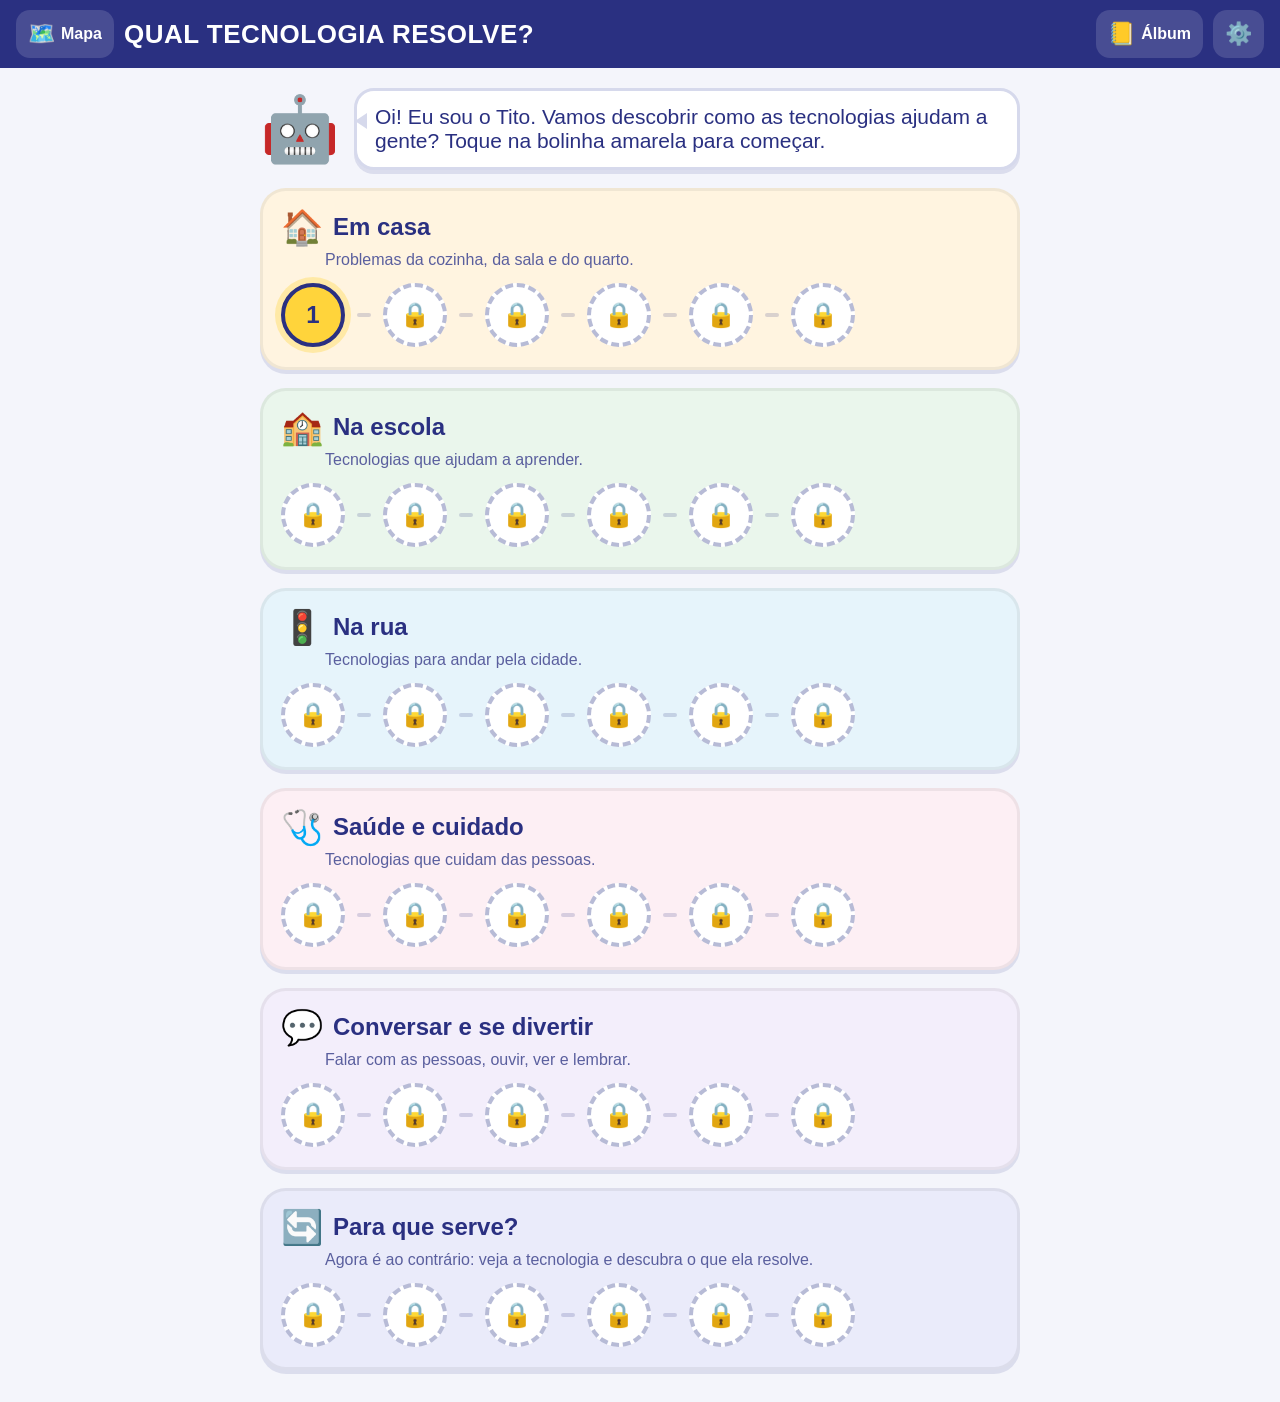
==== index.html @ ab12e58e "Redesenha o jogo Qual tecnologia resolve? com 6 lugares, álbum e imagens próprias - 36 fases em 6 lu" ====
<!DOCTYPE html>
<html lang="pt-BR"><head><meta charset="utf-8">
<meta name="viewport" content="width=device-width, initial-scale=1">
<title>Qual tecnologia resolve?</title>
<meta name="description" content="Jogo para crianças: descubra qual tecnologia resolve cada problema do dia a dia, em casa, na escola, na rua e no cuidado com a saúde.">
<link rel="icon" href="data:image/svg+xml,<svg xmlns='http://www.w3.org/2000/svg' viewBox='0 0 100 100'><text y='.9em' font-size='90'>🤖</text></svg>">
<style>
:root{
  --tinta:#2A3081; --tinta-suave:#5A5F9E; --fundo:#F4F5FB; --papel:#FFFFFF; --borda:#D6D9EC;
  --ok:#2F9E44; --ok-suave:#E6F6EA; --calma:#3B6FD8; --calma-suave:#E8EFFD; --sol:#FFD43B;
  --sombra:0 4px 0 rgba(42,48,129,.12);
  --raio:20px;
}
*{box-sizing:border-box;margin:0;padding:0}
html,body{min-height:100%}
body{font-family:"Trebuchet MS","Nunito",Verdana,sans-serif;color:var(--tinta);background:var(--fundo);
  display:flex;flex-direction:column;min-height:100vh;-webkit-tap-highlight-color:transparent}
button{font:inherit;color:inherit;cursor:pointer}
button:focus-visible{outline:4px solid var(--calma);outline-offset:3px}
.oculto{display:none!important}

/* ---------- topo ---------- */
header{background:var(--tinta);color:#fff;padding:10px 16px;display:flex;align-items:center;gap:10px;flex-shrink:0}
header h1{font-size:clamp(17px,3.8vw,26px);letter-spacing:.5px;flex:1;white-space:nowrap;overflow:hidden;text-overflow:ellipsis}
.btTopo{background:rgba(255,255,255,.14);border:none;border-radius:14px;color:#fff;font-size:22px;
  min-width:48px;height:48px;padding:0 12px;display:flex;align-items:center;gap:6px;font-weight:bold}
.btTopo:hover{background:rgba(255,255,255,.25)}
.btTopo span{font-size:16px}

main{flex:1;display:flex;flex-direction:column}
.tela{flex:1;display:flex;flex-direction:column;align-items:center;padding:20px 16px 32px}

/* ---------- mascote ---------- */
.boasVindas{display:flex;align-items:center;gap:14px;max-width:760px;width:100%;margin-bottom:18px}
.robo{font-size:64px;line-height:1;flex-shrink:0}
.balao{background:var(--papel);border:3px solid var(--borda);border-radius:var(--raio);padding:14px 18px;
  font-size:clamp(17px,3.2vw,21px);position:relative;flex:1;box-shadow:var(--sombra)}
.balao::before{content:"";position:absolute;left:-14px;top:22px;border:8px solid transparent;border-right-color:var(--borda);border-width:8px 12px}

/* ---------- mapa ---------- */
.mundos{display:flex;flex-direction:column;gap:18px;max-width:760px;width:100%}
.mundo{border-radius:26px;padding:16px 18px 20px;border:3px solid rgba(0,0,0,.06);box-shadow:var(--sombra)}
.mundo h2{font-size:clamp(19px,3.6vw,24px);display:flex;align-items:center;gap:10px}
.mundo h2 .ic{font-size:34px}
.mundo p{font-size:16px;color:var(--tinta-suave);margin:4px 0 14px 44px}
.trilha{display:flex;flex-wrap:wrap;gap:12px;align-items:center}
.fase{width:64px;height:64px;border-radius:50%;border:4px solid var(--tinta);background:var(--papel);
  font-size:24px;font-weight:bold;display:flex;align-items:center;justify-content:center;transition:transform .15s}
.fase:hover{transform:scale(1.07)}
.fase.feita{border-color:var(--ok);font-size:30px}
.fase.proxima{background:var(--sol);box-shadow:0 0 0 6px rgba(255,212,59,.35)}
.fase.trancada{border-style:dashed;border-color:#B7BBD6;color:#B7BBD6;cursor:not-allowed}
.fase.trancada:hover{transform:none}
.liga{width:14px;height:4px;background:rgba(42,48,129,.18);border-radius:2px}

/* ---------- jogo ---------- */
#jogo{gap:clamp(12px,2.6vh,22px)}
.topoJogo{display:flex;align-items:center;gap:12px;max-width:900px;width:100%}
.topoJogo .robo{font-size:52px}
.topoJogo .balao{font-size:clamp(18px,3.4vw,23px);font-weight:bold}
.btSec{background:var(--papel);border:3px solid var(--borda);border-radius:16px;padding:10px 18px;font-size:18px;font-weight:bold;
  display:flex;align-items:center;gap:8px;min-height:52px}
.btSec:hover{border-color:var(--tinta)}
.passos{display:flex;gap:6px;justify-content:center}
.passos i{width:14px;height:14px;border-radius:50%;background:#D6D9EC;display:block}
.passos i.f{background:var(--ok)}
.passos i.a{background:var(--sol);outline:3px solid var(--tinta)}
.cena{background:var(--papel);border:3px solid var(--borda);border-radius:28px;padding:18px 24px;max-width:820px;width:100%;
  display:flex;align-items:center;gap:20px}
.cena .fig{width:clamp(80px,16vw,120px);height:clamp(80px,16vw,120px);flex-shrink:0;display:flex;align-items:center;justify-content:center;
  font-size:clamp(56px,11vw,84px);line-height:1;background:#FFF6D1;border-radius:24px}
.cena .fig img{width:80%;height:80%}
.cena .txt{font-size:clamp(21px,4vw,30px);font-weight:bold;line-height:1.3}
.cena .txt small{display:block;font-size:clamp(15px,2.6vw,18px);color:var(--tinta-suave);font-weight:normal;margin-top:6px}
.contador{display:flex;gap:10px;align-items:center;font-size:18px;font-weight:bold;color:var(--tinta-suave)}
.contador:empty{display:none}
.contador b{width:30px;height:30px;border-radius:50%;border:3px dashed var(--borda);display:inline-flex;align-items:center;justify-content:center;font-size:16px;background:var(--papel)}
.contador b.ok{border:3px solid var(--ok);background:var(--ok-suave);color:var(--ok)}
#opcoes{display:flex;gap:clamp(10px,2.4vw,18px);flex-wrap:wrap;justify-content:center;max-width:900px}
.op{width:clamp(140px,27vw,200px);min-height:clamp(140px,24vw,180px);border-radius:24px;background:var(--papel);border:5px solid var(--tinta);
  display:flex;flex-direction:column;align-items:center;justify-content:center;gap:10px;padding:12px;
  box-shadow:0 6px 0 var(--tinta);transition:transform .12s,box-shadow .12s,background .15s,opacity .2s}
.op .e{font-size:clamp(46px,8.6vw,62px);line-height:1;height:clamp(56px,10vw,76px);display:flex;align-items:center}
.op .e img{height:100%;width:auto}
.op .t{font-size:clamp(15px,2.6vw,18px);font-weight:bold;text-align:center;line-height:1.2}
.op:hover{background:#FFF9D6}
.op:active{transform:translateY(4px);box-shadow:0 2px 0 var(--tinta)}
.op.certa{border-color:var(--ok);background:var(--ok-suave);box-shadow:0 6px 0 var(--ok);cursor:default}
.op.fora{opacity:.4;border-color:#B7BBD6;box-shadow:0 6px 0 #B7BBD6;cursor:default}
.op.fora:hover{background:var(--papel)}
.acoesJogo{display:flex;gap:12px;flex-wrap:wrap;justify-content:center}
#aviso{min-height:56px;display:flex;align-items:center;justify-content:center}
#aviso div{background:var(--calma-suave);color:var(--tinta);border:3px solid #BFD0F7;font-size:clamp(17px,3vw,21px);font-weight:bold;
  padding:10px 22px;border-radius:16px;text-align:center;max-width:760px}

/* ---------- conclusão ---------- */
.veu{position:fixed;inset:0;background:rgba(244,245,251,.94);display:flex;align-items:center;justify-content:center;padding:16px;z-index:10;overflow:auto}
.cartao{background:var(--papel);border-radius:30px;border:4px solid var(--borda);padding:26px 24px;max-width:520px;width:100%;margin:auto;
  text-align:center;display:flex;flex-direction:column;align-items:center;gap:14px;box-shadow:0 10px 0 rgba(42,48,129,.1)}
.cartao .tit{font-size:clamp(28px,6vw,38px);font-weight:bold}
.cartao .exp{font-size:clamp(18px,3.4vw,22px);line-height:1.4;background:var(--ok-suave);border-radius:18px;padding:12px 16px}
.cartao .sub{font-size:18px;color:var(--tinta-suave)}
.figurinha{width:120px;height:120px;border-radius:50%;background:radial-gradient(circle,#FFF6D1 0 60%,#FFE8A3 100%);
  border:6px solid var(--sol);font-size:66px;display:flex;align-items:center;justify-content:center;flex-shrink:0}
.btPrin{background:var(--ok);color:#fff;border:none;border-radius:18px;padding:16px 30px;font-size:24px;font-weight:bold;
  box-shadow:0 6px 0 #237A34;min-height:64px}
.btPrin:active{transform:translateY(4px);box-shadow:0 2px 0 #237A34}
.linhaBts{display:flex;gap:12px;flex-wrap:wrap;justify-content:center}
.pense{background:#FFF6D1;border:3px solid #F0C419;border-radius:18px;padding:12px 16px;font-size:19px;line-height:1.4}

/* ---------- álbum e ajustes ---------- */
.tituloTela{font-size:clamp(22px,4.4vw,30px);margin-bottom:6px;text-align:center}
.textoTela{font-size:18px;color:var(--tinta-suave);margin-bottom:18px;text-align:center;max-width:620px}
.grupoAlbum{max-width:760px;width:100%;margin-bottom:18px}
.grupoAlbum h3{font-size:20px;margin-bottom:10px;display:flex;gap:8px;align-items:center}
.album{display:grid;grid-template-columns:repeat(auto-fill,minmax(92px,1fr));gap:12px}
.slot{aspect-ratio:1;border-radius:50%;background:var(--papel);border:4px dashed var(--borda);display:flex;align-items:center;justify-content:center;
  font-size:46px;color:#C9CCE2}
.slot.tem{border:4px solid var(--sol);background:radial-gradient(circle,#FFF6D1 0 60%,#FFE8A3 100%)}
.ajustes{max-width:560px;width:100%;display:flex;flex-direction:column;gap:12px}
.ajuste{background:var(--papel);border:3px solid var(--borda);border-radius:18px;padding:14px 16px;display:flex;align-items:center;gap:14px;font-size:18px;text-align:left}
.ajuste .txt{flex:1}
.ajuste small{display:block;color:var(--tinta-suave);font-size:15px;margin-top:2px}
.chave{width:64px;height:36px;border-radius:18px;background:#C9CCE2;position:relative;flex-shrink:0;transition:background .2s}
.chave::after{content:"";position:absolute;top:4px;left:4px;width:28px;height:28px;border-radius:50%;background:#fff;transition:left .2s}
.ajuste[aria-checked="true"] .chave{background:var(--ok)}
.ajuste[aria-checked="true"] .chave::after{left:32px}
.perigo{color:#8A3B12}

/* ---------- animações (desligáveis) ---------- */
@keyframes balanca{0%,100%{transform:translateX(0)}25%{transform:translateX(-6px)}75%{transform:translateX(6px)}}
@keyframes surge{from{transform:scale(.6);opacity:0}to{transform:scale(1);opacity:1}}
.balanca{animation:balanca .35s ease-in-out 2}
.surge{animation:surge .45s ease-out}
body.semAnim *,body.semAnim *::before,body.semAnim *::after{animation:none!important;transition:none!important}

@media (max-width:520px){
  .robo{font-size:48px}
  .topoJogo .robo{font-size:40px}
  .balao::before{display:none}
  .mundo p{margin-left:0}
  .fase{width:56px;height:56px;font-size:21px}
  .liga{width:8px}
  .btTopo span{display:none}
  .cena{padding:14px;gap:14px}
}
</style></head><body>
<header>
  <button class="btTopo" id="btMapa" aria-label="Voltar ao mapa">🗺️<span>Mapa</span></button>
  <h1>QUAL TECNOLOGIA RESOLVE?</h1>
  <button class="btTopo" id="btAlbum" aria-label="Meu álbum de figurinhas">📒<span>Álbum</span></button>
  <button class="btTopo" id="btAjustes" aria-label="Ajustes">⚙️</button>
</header>
<main>
  <section class="tela" id="mapa"></section>
  <section class="tela oculto" id="jogo">
    <div class="topoJogo">
      <div class="robo" aria-hidden="true">🤖</div>
      <div class="balao" id="pergunta" aria-live="polite">—</div>
      <button class="btSec" id="btOuvir" aria-label="Ouvir o problema">🔊</button>
    </div>
    <div class="passos" id="passos" aria-hidden="true"></div>
    <div class="cena"><div class="fig" id="cenaFig"></div><div class="txt" id="cenaTxt"></div></div>
    <div class="contador" id="contador"></div>
    <div id="opcoes"></div>
    <div id="aviso" aria-live="polite"></div>
    <div class="acoesJogo"><button class="btSec" id="btDica">💡 Quero uma dica</button></div>
  </section>
  <section class="tela oculto" id="album"></section>
  <section class="tela oculto" id="ajustes"></section>
</main>
<div class="veu oculto" id="premio" role="dialog" aria-modal="true"></div>

<script>
(function(){
/* Tecnologias: emoji, ou imagem própria (img/…svg) para as que não têm um emoji bom */
var T={
 cel:['📱','Celular'], tv:['📺','Televisão'], som:['🔊','Caixa de som'], lam:['💡','Lâmpada'], lan:['🔦','Lanterna'],
 desp:['⏰','Despertador'], rel:['🕐','Relógio'], comp:['💻','Computador'], imp:['🖨️','Impressora'], proj:['📽️','Projetor'],
 micf:['🎤','Microfone'], sinal:['🔔','Sinal da escola'], semaf:['🚦','Semáforo'], onibus:['🚌','Ônibus'], bici:['🚲','Bicicleta'],
 rad:['📻','Rádio'], termo:['🌡️','Termômetro'], oculos:['👓','Óculos'], audit:['🦻','Aparelho auditivo'], cadeira:['🦽','Cadeira de rodas'],
 cam:['📷','Câmera'], fone:['🎧','Fone de ouvido'],
 mo:['img:microondas','Micro-ondas'], lav:['img:maquina-lavar','Máquina de lavar'], gel:['img:geladeira','Geladeira'],
 vent:['img:ventilador','Ventilador'], cart:['img:maquina-cartao','Máquina de cartão'], liq:['img:liquidificador','Liquidificador'],
 ferro:['img:ferro-passar','Ferro de passar'], arc:['img:ar-condicionado','Ar-condicionado'], fogao:['img:fogao','Fogão'],
 calc:['img:calculadora','Calculadora'], elev:['img:elevador','Elevador'], escova:['img:escova-dentes','Escova de dentes']
};
/*
  Fase normal:  e = figura do problema · p = problema · ok = tecnologias que resolvem · op = opções · x = explicação · f = figurinha
  Fase "para que serve?": r = tecnologia · op = [figura, frase] · ok = posições certas
  Quando ok tem mais de uma resposta, a criança encontra todas.
*/
var MUNDOS=[
 {nome:'Em casa',ic:'🏠',cor:'#FFF4E0',txt:'Problemas da cozinha, da sala e do quarto.',fases:[
  {e:'🍲',p:'A comida do almoço esfriou.',ok:['mo'],op:['tv','mo','rel'],x:'O micro-ondas esquenta a comida bem rápido.',f:'🍲'},
  {e:'🥛',p:'O leite não pode estragar.',ok:['gel'],op:['gel','mo','vent'],x:'A geladeira deixa a comida gelada, e assim ela demora a estragar.',f:'🥛'},
  {e:'👕',p:'A minha roupa está toda suja.',ok:['lav'],op:['tv','lav','gel'],x:'A máquina de lavar limpa a roupa com água e sabão.',f:'🧺'},
  {e:'🥵',p:'Está muito calor na sala.',ok:['vent','arc'],op:['vent','fogao','arc'],x:'O ventilador e o ar-condicionado refrescam a sala.',f:'🧊'},
  {e:'🌑',p:'A luz acabou e a sala ficou escura.',ok:['lan'],op:['som','tv','lan'],x:'Sem energia, a lâmpada não acende. A lanterna funciona com pilha e ilumina!',f:'🕯️'},
  {e:'🍓',p:'Quero fazer um suco de morango.',ok:['liq'],op:['liq','ferro','tv'],x:'O liquidificador mistura e tritura a fruta.',f:'🍓'}]},
 {nome:'Na escola',ic:'🏫',cor:'#EAF6EC',txt:'Tecnologias que ajudam a aprender.',fases:[
  {e:'➕',p:'Preciso conferir uma conta bem grande.',ok:['calc'],op:['calc','gel','lan'],x:'A calculadora faz contas rapidinho.',f:'✏️'},
  {e:'🎬',p:'A professora quer mostrar um vídeo para a turma toda.',ok:['proj','tv'],op:['proj','liq','tv'],x:'O projetor e a televisão mostram o vídeo grande, para todos verem.',f:'🎬'},
  {e:'🖍️',p:'Quero uma cópia do meu desenho no papel.',ok:['imp'],op:['imp','som','vent'],x:'A impressora coloca no papel o que está no computador.',f:'🖍️'},
  {e:'⏳',p:'Como a turma sabe que o recreio acabou?',ok:['sinal'],op:['lam','sinal','gel'],x:'O sinal da escola toca e todo mundo sabe que é hora de voltar.',f:'🎒'},
  {e:'🦕',p:'Quero pesquisar sobre dinossauros.',ok:['comp','cel'],op:['comp','ferro','cel'],x:'No computador e no celular dá para pesquisar na internet.',f:'🦕'},
  {e:'🧒',p:'Vou apresentar um trabalho e a sala é grande.',ok:['micf','som'],op:['micf','gel','som'],x:'O microfone e a caixa de som deixam a voz mais alta.',f:'🏅'}]},
 {nome:'Na rua',ic:'🚦',cor:'#E6F4FB',txt:'Tecnologias para andar pela cidade.',fases:[
  {e:'🏡',p:'Não sei o caminho para a casa do meu amigo.',ok:['cel'],op:['cel','tv','desp'],x:'O celular tem mapa e mostra o caminho!',f:'🗺️'},
  {e:'🚶',p:'Os carros precisam saber a hora de parar para eu atravessar.',ok:['semaf'],op:['semaf','lam','som'],x:'O semáforo avisa: vermelho para parar, verde para seguir.',f:'🚸'},
  {e:'😓',p:'A escola é longe demais para ir a pé.',ok:['onibus','bici'],op:['onibus','gel','bici'],x:'O ônibus e a bicicleta levam a gente mais rápido.',f:'🚌'},
  {e:'🛒',p:'Preciso pagar as compras no mercado.',ok:['cart','cel'],op:['cart','vent','cel'],x:'Dá para pagar com a máquina de cartão e com o celular.',f:'🛒'},
  {e:'🛍️',p:'Moro no 10º andar e estou com muitas sacolas.',ok:['elev'],op:['rad','elev','lan'],x:'O elevador leva a gente e as sacolas lá para cima.',f:'🏢'},
  {e:'🌙',p:'Vou passear à noite e preciso enxergar o caminho.',ok:['lan'],op:['lan','desp','rad'],x:'A lanterna ilumina o caminho no escuro.',f:'🔦'}]},
 {nome:'Saúde e cuidado',ic:'🩺',cor:'#FDEFF4',txt:'Tecnologias que cuidam das pessoas.',fases:[
  {e:'🤒',p:'Acho que estou com febre.',ok:['termo'],op:['termo','tv','liq'],x:'O termômetro mede a temperatura do corpo.',f:'🩺'},
  {e:'🔠',p:'Não consigo enxergar as letras do quadro.',ok:['oculos'],op:['fone','oculos','rel'],x:'Os óculos ajudam os olhos a enxergar melhor.',f:'👓'},
  {e:'👴',p:'Meu avô não escuta bem.',ok:['audit'],op:['audit','lam','fogao'],x:'O aparelho auditivo ajuda o ouvido a escutar melhor.',f:'👂'},
  {e:'🦷',p:'Preciso cuidar dos meus dentes.',ok:['escova'],op:['escova','ferro','rad'],x:'A escova de dentes limpa os dentes. Ela também é uma tecnologia!',f:'😁'},
  {e:'👧',p:'Minha amiga não consegue andar e quer passear no parque.',ok:['cadeira'],op:['gel','cadeira','imp'],x:'A cadeira de rodas ajuda a amiga a ir aonde ela quiser.',f:'🌳'},
  {e:'💊',p:'A vovó precisa lembrar do remédio na hora certa.',ok:['desp','cel'],op:['desp','tv','cel'],x:'O despertador e o alarme do celular avisam a hora certa.',f:'💊'}]},
 {nome:'Conversar e se divertir',ic:'💬',cor:'#F3EEFB',txt:'Falar com as pessoas, ouvir, ver e lembrar.',fases:[
  {e:'👵',p:'A vovó mora longe e eu quero ver ela.',ok:['cel'],op:['cel','gel','lam'],x:'Com o celular dá para fazer chamada de vídeo e ver a vovó!',f:'💌'},
  {e:'🌧️',p:'Quero saber se vai chover amanhã.',ok:['cel','tv'],op:['cel','lav','tv'],x:'O celular e a televisão mostram a previsão do tempo.',f:'☂️'},
  {e:'🎂',p:'Quero guardar a lembrança do meu aniversário.',ok:['cam','cel'],op:['cam','vent','cel'],x:'A câmera e o celular tiram fotos para a gente lembrar depois.',f:'🎂'},
  {e:'🎵',p:'Quero ouvir a minha música preferida.',ok:['cel','som'],op:['cel','lam','som'],x:'O celular e a caixa de som tocam música.',f:'🎵'},
  {e:'🤫',p:'Quero ouvir música sem incomodar ninguém.',ok:['fone'],op:['som','fone','sinal'],x:'Com o fone de ouvido, só você escuta. Ele também ajuda quando o barulho incomoda.',f:'🎧'},
  {e:'🐻',p:'Quero assistir um desenho.',ok:['tv','cel'],op:['lav','tv','cel'],x:'A televisão e o celular mostram desenhos.',f:'🐻'}]},
 {nome:'Para que serve?',ic:'🔄',cor:'#EAEBFA',txt:'Agora é ao contrário: veja a tecnologia e descubra o que ela resolve.',fases:[
  {r:'gel',ok:[0],op:[['🥛','Guardar a comida gelada'],['👕','Lavar a roupa'],['🎵','Tocar música']],x:'A geladeira guarda a comida gelada.',f:'❄️'},
  {r:'lav',ok:[0],op:[['👕','Limpar a roupa suja'],['🍲','Esquentar a comida'],['🌑','Iluminar o escuro']],x:'A máquina de lavar limpa a roupa.',f:'🧼'},
  {r:'termo',ok:[0],op:[['🤒','Ver se tem febre'],['🗺️','Mostrar o caminho'],['📸','Tirar foto']],x:'O termômetro mede se a gente está com febre.',f:'🌡️'},
  {r:'vent',ok:[0],op:[['🥵','Refrescar no calor'],['🥛','Guardar o leite'],['😴','Acordar cedo']],x:'O ventilador refresca quando está calor.',f:'🍃'},
  {r:'semaf',ok:[0],op:[['🚶','Ajudar a atravessar a rua'],['🍓','Fazer suco'],['🦷','Limpar os dentes']],x:'O semáforo organiza a rua para a gente atravessar com segurança.',f:'🚥'},
  {r:'cel',ok:[0,1,2],op:[['👵','Ver a vovó que mora longe'],['📸','Tirar foto'],['🗺️','Mostrar o caminho'],['👕','Lavar a roupa']],x:'O celular faz muitas coisas: chamada de vídeo, foto, mapa… Só não lava roupa!',f:'📱'}]}
];
var FASES=[]; MUNDOS.forEach(function(m,mi){ m.fases.forEach(function(f,fi){ f.m=mi; f.i=fi; FASES.push(f); }); });
var NUM=['','uma','duas','três','quatro'];
var ELOGIOS=['Muito bem!','Você conseguiu!','Isso mesmo!','Boa ideia!','Mandou bem!'];

/* ---------- memória (neste aparelho) ---------- */
var CHAVE='qual-tecnologia-v2';
var est={feitas:{},som:false,anim:true,livre:false};
try{ var sv=JSON.parse(localStorage.getItem(CHAVE)||'null'); if(sv) for(var k in sv) est[k]=sv[k]; }catch(e){}
try{ if(!localStorage.getItem(CHAVE) && window.matchMedia('(prefers-reduced-motion: reduce)').matches) est.anim=false; }catch(e){}
function salva(){ try{ localStorage.setItem(CHAVE,JSON.stringify(est)); }catch(e){} }

var $=function(i){return document.getElementById(i)};
function el(tag,cls,txt){ var d=document.createElement(tag); if(cls) d.className=cls; if(txt!=null) d.textContent=txt; return d; }
function icone(ic,alt){
  if(ic.indexOf('img:')===0){ var im=el('img'); im.src='img/'+ic.slice(4)+'.svg'; im.alt=alt||''; return im; }
  return document.createTextNode(ic);
}
function aplicaAnim(){ document.body.classList.toggle('semAnim',!est.anim); }
aplicaAnim();

/* ---------- som suave (desligado por padrão) ---------- */
var ctx=null;
function tom(freqs){
  if(!est.som) return;
  try{
    ctx=ctx||new (window.AudioContext||window.webkitAudioContext)();
    freqs.forEach(function(f,i){
      var o=ctx.createOscillator(),g=ctx.createGain(),t=ctx.currentTime+i*.12;
      o.type='sine'; o.frequency.value=f; g.gain.setValueAtTime(0,t);
      g.gain.linearRampToValueAtTime(.08,t+.03); g.gain.exponentialRampToValueAtTime(.0001,t+.35);
      o.connect(g); g.connect(ctx.destination); o.start(t); o.stop(t+.4);
    });
  }catch(e){}
}
function fala(txt){
  try{ speechSynthesis.cancel(); var u=new SpeechSynthesisUtterance(txt.replace(/[^\p{L}\p{N}\s.,!?º]/gu,'')); u.lang='pt-BR'; u.rate=.9; speechSynthesis.speak(u); }catch(e){}
}

/* ---------- navegação ---------- */
function mostra(id){
  ['mapa','jogo','album','ajustes'].forEach(function(t){ $(t).classList.toggle('oculto',t!==id); });
  $('premio').classList.add('oculto');
  try{ speechSynthesis.cancel(); }catch(e){}
  window.scrollTo(0,0);
}
function aberta(i){ return est.livre || i===0 || !!est.feitas[i-1] || !!est.feitas[i]; }
function proxima(){ for(var i=0;i<FASES.length;i++) if(!est.feitas[i]) return i; return -1; }

function mapa(){
  var t=$('mapa'); t.innerHTML='';
  var p=proxima(), nFeitas=Object.keys(est.feitas).length;
  var bv=el('div','boasVindas'); bv.appendChild(el('div','robo','🤖'));
  var msg = nFeitas===0 ? 'Oi! Eu sou o Tito. Vamos descobrir como as tecnologias ajudam a gente? Toque na bolinha amarela para começar.'
          : p<0 ? 'Você visitou todos os lugares! Pode jogar qualquer fase de novo quando quiser.'
          : 'Que bom te ver! A bolinha amarela mostra onde paramos.';
  bv.appendChild(el('div','balao',msg)); t.appendChild(bv);
  var ms=el('div','mundos');
  MUNDOS.forEach(function(m){
    var c=el('div','mundo'); c.style.background=m.cor;
    var h=el('h2'); h.appendChild(el('span','ic',m.ic)); h.appendChild(el('span',null,m.nome)); c.appendChild(h);
    c.appendChild(el('p',null,m.txt));
    var tr=el('div','trilha');
    m.fases.forEach(function(f,fi){
      var gi=FASES.indexOf(f);
      if(fi>0) tr.appendChild(el('span','liga'));
      var b=el('button','fase');
      if(est.feitas[gi]){ b.classList.add('feita'); b.textContent=f.f; b.setAttribute('aria-label','Fase '+(fi+1)+', já visitada'); }
      else if(aberta(gi)){ b.textContent=fi+1; if(gi===p) b.classList.add('proxima'); b.setAttribute('aria-label','Fase '+(fi+1)); }
      else { b.classList.add('trancada'); b.textContent='🔒'; b.setAttribute('aria-label','Fase '+(fi+1)+', ainda fechada'); }
      b.onclick=function(){ if(aberta(gi)) joga(gi); };
      tr.appendChild(b);
    });
    c.appendChild(tr); ms.appendChild(c);
  });
  t.appendChild(ms);
  mostra('mapa');
}

/* ---------- jogo ---------- */
var atual=0, L=null, achadas=0, erros=0, botoes=[];

function joga(i){
  atual=i; L=FASES[i]; achadas=0; erros=0; botoes=[]; $('aviso').innerHTML='';
  var m=MUNDOS[L.m];
  var ps=$('passos'); ps.innerHTML='';
  m.fases.forEach(function(f,fi){ var d=el('i'); if(est.feitas[FASES.indexOf(f)]) d.className='f'; if(fi===L.i) d.className='a'; ps.appendChild(d); });

  var multi=L.ok.length>1, fig=$('cenaFig'), txt=$('cenaTxt');
  fig.innerHTML=''; txt.innerHTML='';
  if(L.r){
    fig.appendChild(icone(T[L.r][0],T[L.r][1]));
    txt.textContent=T[L.r][1];
    txt.appendChild(el('small',null,multi?'Ela resolve vários problemas!':'Que problema ela resolve?'));
    $('pergunta').textContent = multi ? 'Para que serve? Encontre as '+NUM[L.ok.length]+' respostas certas.' : 'Para que serve?';
  } else {
    fig.appendChild(icone(L.e));
    txt.textContent=L.p;
    $('pergunta').textContent = multi ? 'Aqui '+NUM[L.ok.length]+' tecnologias resolvem. Encontre as '+NUM[L.ok.length]+'!' : 'Qual tecnologia resolve?';
  }
  contador();

  var o=$('opcoes'); o.innerHTML='';
  var ordem=L.op.map(function(_,j){return j;}).sort(function(){return Math.random()-.5});
  ordem.forEach(function(j){
    var item=L.op[j], certo, ic, nome;
    if(L.r){ ic=item[0]; nome=item[1]; certo=L.ok.indexOf(j)>=0; }
    else { ic=T[item][0]; nome=T[item][1]; certo=L.ok.indexOf(item)>=0; }
    var b=el('button','op'); var e=el('div','e'); e.appendChild(icone(ic,'')); b.appendChild(e); b.appendChild(el('div','t',nome));
    b.setAttribute('aria-label',nome); b._certo=certo;
    b.onclick=function(){ escolhe(b); };
    o.appendChild(b); botoes.push(b);
  });
  mostra('jogo');
}
function contador(){
  var c=$('contador'); c.innerHTML='';
  if(L.ok.length<2) return;
  c.appendChild(el('span',null,'Encontradas:'));
  for(var i=0;i<L.ok.length;i++) c.appendChild(el('b',i<achadas?'ok':'',i<achadas?'✓':''));
}
function avisa(txt){ var a=$('aviso'); a.innerHTML=''; a.appendChild(el('div',est.anim?'surge':'',txt)); }
function escolhe(b){
  if(b.classList.contains('certa')||b.classList.contains('fora')) return;
  if(b._certo){
    b.classList.add('certa'); achadas++; tom([523]); contador();
    if(achadas>=L.ok.length) setTimeout(conclui,est.anim?450:0);
    else avisa('Isso! Tem mais '+NUM[L.ok.length-achadas]+' que também resolve.');
  } else {
    erros++; tom([330]); b.classList.add('fora');
    if(est.anim) b.classList.add('balanca');
    var frases=L.r ? ['Essa não é o que ela faz. Tente outra!','Pense: para que a gente usa essa tecnologia?']
                   : ['Essa não resolve este problema. Tudo bem, tente outra!','Pense: o que precisa acontecer para resolver?'];
    avisa(frases[Math.min(erros-1,frases.length-1)]);
  }
}
function dica(){
  var errados=botoes.filter(function(b){ return !b._certo && !b.classList.contains('fora'); });
  if(!errados.length){ avisa('💡 Todas as que sobraram resolvem! Toque nelas.'); return; }
  errados[0].classList.add('fora');
  avisa('💡 Tirei uma que não resolve. Sobrou menos para escolher!');
}

function vezesCelular(){ var n=0; FASES.forEach(function(f){ if(f.r==='cel') n+=f.ok.length; else if(!f.r && f.ok.indexOf('cel')>=0) n++; }); return n; }
function conclui(){
  var novo=!est.feitas[atual]; est.feitas[atual]=1; salva();
  tom([523,659,784]);
  var ult=atual===FASES.length-1, fimMundo=L.i===MUNDOS[L.m].fases.length-1;
  var p=$('premio'); p.innerHTML='';
  var c=el('div','cartao');
  c.appendChild(el('div','tit',ELOGIOS[Math.floor(Math.random()*ELOGIOS.length)]));
  c.appendChild(el('div','exp',L.x));
  var fg=el('div','figurinha'+(est.anim?' surge':''),L.f); fg.setAttribute('aria-hidden','true'); c.appendChild(fg);
  c.appendChild(el('div','sub', novo ? 'Uma figurinha nova para o seu álbum!' : 'Essa figurinha já está no seu álbum.'));
  if(fimMundo && !ult) c.appendChild(el('div','sub','Você explorou todo o lugar "'+MUNDOS[L.m].nome+'" '+MUNDOS[L.m].ic));
  if(ult) c.appendChild(el('div','pense','📱 Você reparou? O celular apareceu como resposta '+vezesCelular()+' vezes! Por que será que ele resolve tanta coisa?'));
  var lb=el('div','linhaBts');
  if(!ult){ var bp=el('button','btPrin','Continuar →'); bp.onclick=function(){ joga(atual+1); }; lb.appendChild(bp); }
  else { var ba=el('button','btPrin','Ver meu álbum 📒'); ba.onclick=album; lb.appendChild(ba); }
  var bo=el('button','btSec','🔊 Ouvir'); bo.onclick=function(){ fala(L.x); }; lb.appendChild(bo);
  var bm=el('button','btSec','🗺️ Mapa'); bm.onclick=mapa; lb.appendChild(bm);
  c.appendChild(lb); p.appendChild(c); p.classList.remove('oculto');
  setTimeout(function(){ var b=p.querySelector('.btPrin'); if(b) b.focus(); },50);
}

/* ---------- álbum ---------- */
function album(){
  var t=$('album'); t.innerHTML='';
  t.appendChild(el('h2','tituloTela','📒 Meu álbum'));
  t.appendChild(el('p','textoTela','Cada fase guarda uma figurinha. Não tem pressa: cada um completa o seu álbum no seu tempo.'));
  MUNDOS.forEach(function(m){
    var g=el('div','grupoAlbum'); var h=el('h3'); h.appendChild(el('span',null,m.ic)); h.appendChild(el('span',null,m.nome)); g.appendChild(h);
    var gr=el('div','album');
    m.fases.forEach(function(f){ var gi=FASES.indexOf(f); gr.appendChild(el('div','slot'+(est.feitas[gi]?' tem':''), est.feitas[gi]?f.f:'?')); });
    g.appendChild(gr); t.appendChild(g);
  });
  if(proxima()<0){ var pz=el('div','pense','📱 Você reparou? O celular apareceu como resposta '+vezesCelular()+' vezes! Por que será que ele resolve tanta coisa?'); pz.style.maxWidth='760px'; t.appendChild(pz); }
  mostra('album');
}

/* ---------- ajustes ---------- */
function ajustes(){
  var t=$('ajustes'); t.innerHTML='';
  t.appendChild(el('h2','tituloTela','⚙️ Ajustes'));
  t.appendChild(el('p','textoTela','Os ajustes ficam guardados neste aparelho.'));
  var box=el('div','ajustes');
  function chave(nome,desc,prop,depois){
    var b=el('button','ajuste'); b.setAttribute('role','switch'); b.setAttribute('aria-checked',est[prop]?'true':'false');
    var tx=el('div','txt',nome); tx.appendChild(el('small',null,desc)); b.appendChild(tx); b.appendChild(el('div','chave'));
    b.onclick=function(){ est[prop]=!est[prop]; salva(); b.setAttribute('aria-checked',est[prop]?'true':'false'); if(depois) depois(); };
    box.appendChild(b);
  }
  chave('🔔 Sons','Sons baixinhos ao tocar nas respostas.','som');
  chave('✨ Animações','Movimentos suaves na tela. Desligue se incomodar.','anim',aplicaAnim);
  chave('🔓 Todas as fases abertas','Para o professor escolher qualquer fase.','livre');
  var r=el('button','ajuste'); var rt=el('div','txt perigo','🧹 Recomeçar do zero'); rt.appendChild(el('small',null,'Apaga as figurinhas deste aparelho.'));
  r.appendChild(rt);
  r.onclick=function(){ if(confirm('Apagar todas as figurinhas deste aparelho?')){ est.feitas={}; salva(); mapa(); } };
  box.appendChild(r);
  t.appendChild(box);
  mostra('ajustes');
}

$('btMapa').onclick=mapa;
$('btAlbum').onclick=album;
$('btAjustes').onclick=ajustes;
$('btDica').onclick=dica;
$('btOuvir').onclick=function(){ fala($('pergunta').textContent+' '+$('cenaTxt').textContent); };
document.addEventListener('keydown',function(ev){ if(ev.key==='Escape' && !$('premio').classList.contains('oculto')) mapa(); });
mapa();
})();
</script></body></html>
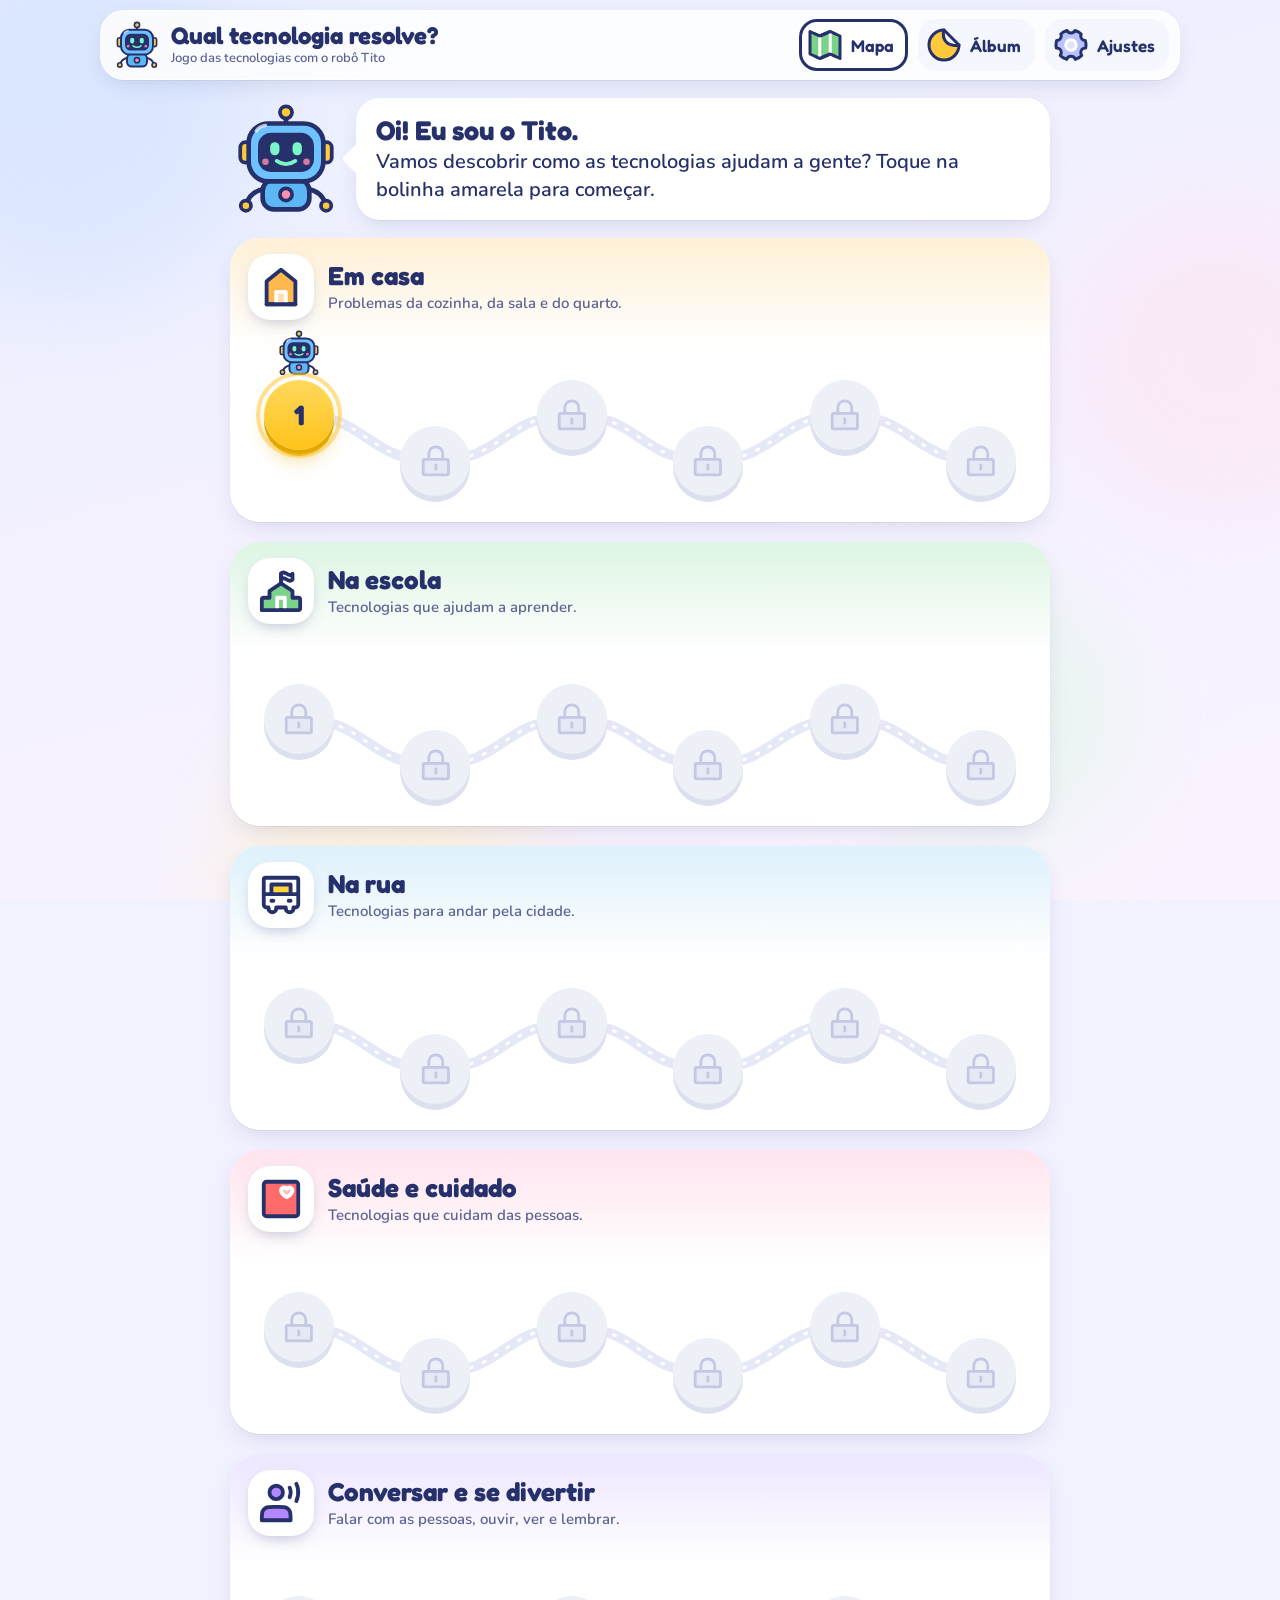
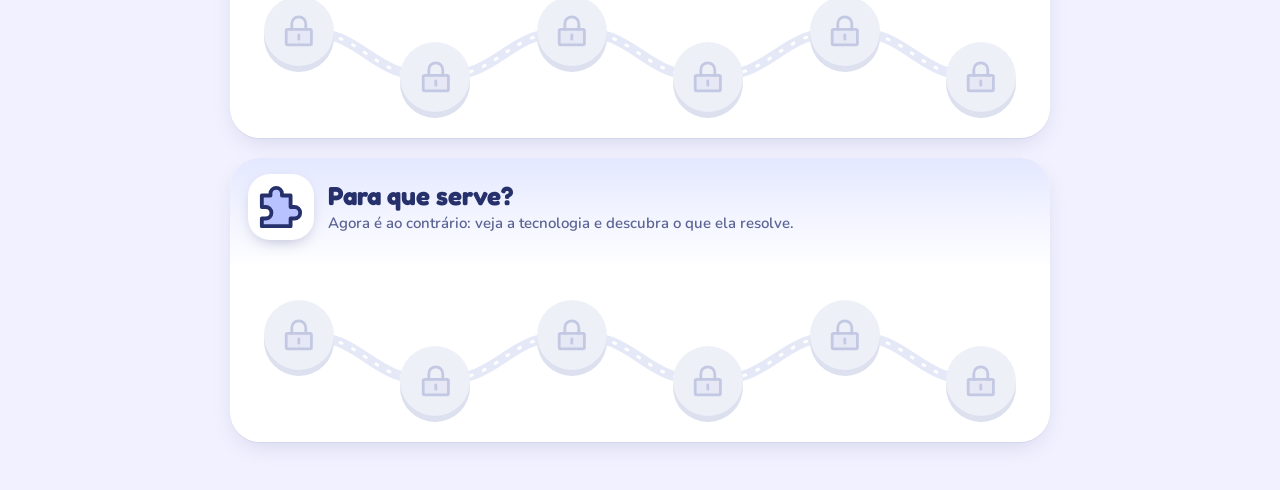
==== commit 70cb8432: "Novo visual com ícones, robô animado e animações suaves - Troca todos os emojis e as imagens anterio" ====
--- a/index.html
+++ b/index.html
@@ -1,447 +1,55 @@
 <!DOCTYPE html>
-<html lang="pt-BR"><head><meta charset="utf-8">
+<html lang="pt-BR">
+<head>
+<meta charset="utf-8">
 <meta name="viewport" content="width=device-width, initial-scale=1">
+<meta name="color-scheme" content="light">
+<meta name="theme-color" content="#E9EFFF">
 <title>Qual tecnologia resolve?</title>
 <meta name="description" content="Jogo para crianças: descubra qual tecnologia resolve cada problema do dia a dia, em casa, na escola, na rua e no cuidado com a saúde.">
-<link rel="icon" href="data:image/svg+xml,<svg xmlns='http://www.w3.org/2000/svg' viewBox='0 0 100 100'><text y='.9em' font-size='90'>🤖</text></svg>">
-<style>
-:root{
-  --tinta:#2A3081; --tinta-suave:#5A5F9E; --fundo:#F4F5FB; --papel:#FFFFFF; --borda:#D6D9EC;
-  --ok:#2F9E44; --ok-suave:#E6F6EA; --calma:#3B6FD8; --calma-suave:#E8EFFD; --sol:#FFD43B;
-  --sombra:0 4px 0 rgba(42,48,129,.12);
-  --raio:20px;
-}
-*{box-sizing:border-box;margin:0;padding:0}
-html,body{min-height:100%}
-body{font-family:"Trebuchet MS","Nunito",Verdana,sans-serif;color:var(--tinta);background:var(--fundo);
-  display:flex;flex-direction:column;min-height:100vh;-webkit-tap-highlight-color:transparent}
-button{font:inherit;color:inherit;cursor:pointer}
-button:focus-visible{outline:4px solid var(--calma);outline-offset:3px}
-.oculto{display:none!important}
+<link rel="icon" href="favicon.svg" type="image/svg+xml">
+<link rel="preload" href="fontes/fredoka-700.woff2" as="font" type="font/woff2" crossorigin>
+<link rel="preload" href="fontes/nunito-600.woff2" as="font" type="font/woff2" crossorigin>
+<link rel="stylesheet" href="estilo.css">
+</head>
+<body>
+<div class="ceu" aria-hidden="true"><i></i><i></i><i></i><i></i><span class="nuvem n1"></span><span class="nuvem n2"></span></div>
 
-/* ---------- topo ---------- */
-header{background:var(--tinta);color:#fff;padding:10px 16px;display:flex;align-items:center;gap:10px;flex-shrink:0}
-header h1{font-size:clamp(17px,3.8vw,26px);letter-spacing:.5px;flex:1;white-space:nowrap;overflow:hidden;text-overflow:ellipsis}
-.btTopo{background:rgba(255,255,255,.14);border:none;border-radius:14px;color:#fff;font-size:22px;
-  min-width:48px;height:48px;padding:0 12px;display:flex;align-items:center;gap:6px;font-weight:bold}
-.btTopo:hover{background:rgba(255,255,255,.25)}
-.btTopo span{font-size:16px}
+<header class="barra">
+  <button class="marca" id="btInicio" aria-label="Ir para o mapa"><span><b>Qual tecnologia resolve?</b><small>Jogo das tecnologias com o robô Tito</small></span></button>
+  <button class="bt-barra" id="btMapa"><span>Mapa</span></button>
+  <button class="bt-barra" id="btAlbum"><span>Álbum</span></button>
+  <button class="bt-barra" id="btAjustes" aria-label="Ajustes"><span>Ajustes</span></button>
+</header>
 
-main{flex:1;display:flex;flex-direction:column}
-.tela{flex:1;display:flex;flex-direction:column;align-items:center;padding:20px 16px 32px}
-
-/* ---------- mascote ---------- */
-.boasVindas{display:flex;align-items:center;gap:14px;max-width:760px;width:100%;margin-bottom:18px}
-.robo{font-size:64px;line-height:1;flex-shrink:0}
-.balao{background:var(--papel);border:3px solid var(--borda);border-radius:var(--raio);padding:14px 18px;
-  font-size:clamp(17px,3.2vw,21px);position:relative;flex:1;box-shadow:var(--sombra)}
-.balao::before{content:"";position:absolute;left:-14px;top:22px;border:8px solid transparent;border-right-color:var(--borda);border-width:8px 12px}
-
-/* ---------- mapa ---------- */
-.mundos{display:flex;flex-direction:column;gap:18px;max-width:760px;width:100%}
-.mundo{border-radius:26px;padding:16px 18px 20px;border:3px solid rgba(0,0,0,.06);box-shadow:var(--sombra)}
-.mundo h2{font-size:clamp(19px,3.6vw,24px);display:flex;align-items:center;gap:10px}
-.mundo h2 .ic{font-size:34px}
-.mundo p{font-size:16px;color:var(--tinta-suave);margin:4px 0 14px 44px}
-.trilha{display:flex;flex-wrap:wrap;gap:12px;align-items:center}
-.fase{width:64px;height:64px;border-radius:50%;border:4px solid var(--tinta);background:var(--papel);
-  font-size:24px;font-weight:bold;display:flex;align-items:center;justify-content:center;transition:transform .15s}
-.fase:hover{transform:scale(1.07)}
-.fase.feita{border-color:var(--ok);font-size:30px}
-.fase.proxima{background:var(--sol);box-shadow:0 0 0 6px rgba(255,212,59,.35)}
-.fase.trancada{border-style:dashed;border-color:#B7BBD6;color:#B7BBD6;cursor:not-allowed}
-.fase.trancada:hover{transform:none}
-.liga{width:14px;height:4px;background:rgba(42,48,129,.18);border-radius:2px}
-
-/* ---------- jogo ---------- */
-#jogo{gap:clamp(12px,2.6vh,22px)}
-.topoJogo{display:flex;align-items:center;gap:12px;max-width:900px;width:100%}
-.topoJogo .robo{font-size:52px}
-.topoJogo .balao{font-size:clamp(18px,3.4vw,23px);font-weight:bold}
-.btSec{background:var(--papel);border:3px solid var(--borda);border-radius:16px;padding:10px 18px;font-size:18px;font-weight:bold;
-  display:flex;align-items:center;gap:8px;min-height:52px}
-.btSec:hover{border-color:var(--tinta)}
-.passos{display:flex;gap:6px;justify-content:center}
-.passos i{width:14px;height:14px;border-radius:50%;background:#D6D9EC;display:block}
-.passos i.f{background:var(--ok)}
-.passos i.a{background:var(--sol);outline:3px solid var(--tinta)}
-.cena{background:var(--papel);border:3px solid var(--borda);border-radius:28px;padding:18px 24px;max-width:820px;width:100%;
-  display:flex;align-items:center;gap:20px}
-.cena .fig{width:clamp(80px,16vw,120px);height:clamp(80px,16vw,120px);flex-shrink:0;display:flex;align-items:center;justify-content:center;
-  font-size:clamp(56px,11vw,84px);line-height:1;background:#FFF6D1;border-radius:24px}
-.cena .fig img{width:80%;height:80%}
-.cena .txt{font-size:clamp(21px,4vw,30px);font-weight:bold;line-height:1.3}
-.cena .txt small{display:block;font-size:clamp(15px,2.6vw,18px);color:var(--tinta-suave);font-weight:normal;margin-top:6px}
-.contador{display:flex;gap:10px;align-items:center;font-size:18px;font-weight:bold;color:var(--tinta-suave)}
-.contador:empty{display:none}
-.contador b{width:30px;height:30px;border-radius:50%;border:3px dashed var(--borda);display:inline-flex;align-items:center;justify-content:center;font-size:16px;background:var(--papel)}
-.contador b.ok{border:3px solid var(--ok);background:var(--ok-suave);color:var(--ok)}
-#opcoes{display:flex;gap:clamp(10px,2.4vw,18px);flex-wrap:wrap;justify-content:center;max-width:900px}
-.op{width:clamp(140px,27vw,200px);min-height:clamp(140px,24vw,180px);border-radius:24px;background:var(--papel);border:5px solid var(--tinta);
-  display:flex;flex-direction:column;align-items:center;justify-content:center;gap:10px;padding:12px;
-  box-shadow:0 6px 0 var(--tinta);transition:transform .12s,box-shadow .12s,background .15s,opacity .2s}
-.op .e{font-size:clamp(46px,8.6vw,62px);line-height:1;height:clamp(56px,10vw,76px);display:flex;align-items:center}
-.op .e img{height:100%;width:auto}
-.op .t{font-size:clamp(15px,2.6vw,18px);font-weight:bold;text-align:center;line-height:1.2}
-.op:hover{background:#FFF9D6}
-.op:active{transform:translateY(4px);box-shadow:0 2px 0 var(--tinta)}
-.op.certa{border-color:var(--ok);background:var(--ok-suave);box-shadow:0 6px 0 var(--ok);cursor:default}
-.op.fora{opacity:.4;border-color:#B7BBD6;box-shadow:0 6px 0 #B7BBD6;cursor:default}
-.op.fora:hover{background:var(--papel)}
-.acoesJogo{display:flex;gap:12px;flex-wrap:wrap;justify-content:center}
-#aviso{min-height:56px;display:flex;align-items:center;justify-content:center}
-#aviso div{background:var(--calma-suave);color:var(--tinta);border:3px solid #BFD0F7;font-size:clamp(17px,3vw,21px);font-weight:bold;
-  padding:10px 22px;border-radius:16px;text-align:center;max-width:760px}
-
-/* ---------- conclusão ---------- */
-.veu{position:fixed;inset:0;background:rgba(244,245,251,.94);display:flex;align-items:center;justify-content:center;padding:16px;z-index:10;overflow:auto}
-.cartao{background:var(--papel);border-radius:30px;border:4px solid var(--borda);padding:26px 24px;max-width:520px;width:100%;margin:auto;
-  text-align:center;display:flex;flex-direction:column;align-items:center;gap:14px;box-shadow:0 10px 0 rgba(42,48,129,.1)}
-.cartao .tit{font-size:clamp(28px,6vw,38px);font-weight:bold}
-.cartao .exp{font-size:clamp(18px,3.4vw,22px);line-height:1.4;background:var(--ok-suave);border-radius:18px;padding:12px 16px}
-.cartao .sub{font-size:18px;color:var(--tinta-suave)}
-.figurinha{width:120px;height:120px;border-radius:50%;background:radial-gradient(circle,#FFF6D1 0 60%,#FFE8A3 100%);
-  border:6px solid var(--sol);font-size:66px;display:flex;align-items:center;justify-content:center;flex-shrink:0}
-.btPrin{background:var(--ok);color:#fff;border:none;border-radius:18px;padding:16px 30px;font-size:24px;font-weight:bold;
-  box-shadow:0 6px 0 #237A34;min-height:64px}
-.btPrin:active{transform:translateY(4px);box-shadow:0 2px 0 #237A34}
-.linhaBts{display:flex;gap:12px;flex-wrap:wrap;justify-content:center}
-.pense{background:#FFF6D1;border:3px solid #F0C419;border-radius:18px;padding:12px 16px;font-size:19px;line-height:1.4}
-
-/* ---------- álbum e ajustes ---------- */
-.tituloTela{font-size:clamp(22px,4.4vw,30px);margin-bottom:6px;text-align:center}
-.textoTela{font-size:18px;color:var(--tinta-suave);margin-bottom:18px;text-align:center;max-width:620px}
-.grupoAlbum{max-width:760px;width:100%;margin-bottom:18px}
-.grupoAlbum h3{font-size:20px;margin-bottom:10px;display:flex;gap:8px;align-items:center}
-.album{display:grid;grid-template-columns:repeat(auto-fill,minmax(92px,1fr));gap:12px}
-.slot{aspect-ratio:1;border-radius:50%;background:var(--papel);border:4px dashed var(--borda);display:flex;align-items:center;justify-content:center;
-  font-size:46px;color:#C9CCE2}
-.slot.tem{border:4px solid var(--sol);background:radial-gradient(circle,#FFF6D1 0 60%,#FFE8A3 100%)}
-.ajustes{max-width:560px;width:100%;display:flex;flex-direction:column;gap:12px}
-.ajuste{background:var(--papel);border:3px solid var(--borda);border-radius:18px;padding:14px 16px;display:flex;align-items:center;gap:14px;font-size:18px;text-align:left}
-.ajuste .txt{flex:1}
-.ajuste small{display:block;color:var(--tinta-suave);font-size:15px;margin-top:2px}
-.chave{width:64px;height:36px;border-radius:18px;background:#C9CCE2;position:relative;flex-shrink:0;transition:background .2s}
-.chave::after{content:"";position:absolute;top:4px;left:4px;width:28px;height:28px;border-radius:50%;background:#fff;transition:left .2s}
-.ajuste[aria-checked="true"] .chave{background:var(--ok)}
-.ajuste[aria-checked="true"] .chave::after{left:32px}
-.perigo{color:#8A3B12}
-
-/* ---------- animações (desligáveis) ---------- */
-@keyframes balanca{0%,100%{transform:translateX(0)}25%{transform:translateX(-6px)}75%{transform:translateX(6px)}}
-@keyframes surge{from{transform:scale(.6);opacity:0}to{transform:scale(1);opacity:1}}
-.balanca{animation:balanca .35s ease-in-out 2}
-.surge{animation:surge .45s ease-out}
-body.semAnim *,body.semAnim *::before,body.semAnim *::after{animation:none!important;transition:none!important}
-
-@media (max-width:520px){
-  .robo{font-size:48px}
-  .topoJogo .robo{font-size:40px}
-  .balao::before{display:none}
-  .mundo p{margin-left:0}
-  .fase{width:56px;height:56px;font-size:21px}
-  .liga{width:8px}
-  .btTopo span{display:none}
-  .cena{padding:14px;gap:14px}
-}
-</style></head><body>
-<header>
-  <button class="btTopo" id="btMapa" aria-label="Voltar ao mapa">🗺️<span>Mapa</span></button>
-  <h1>QUAL TECNOLOGIA RESOLVE?</h1>
-  <button class="btTopo" id="btAlbum" aria-label="Meu álbum de figurinhas">📒<span>Álbum</span></button>
-  <button class="btTopo" id="btAjustes" aria-label="Ajustes">⚙️</button>
-</header>
 <main>
   <section class="tela" id="mapa"></section>
+
   <section class="tela oculto" id="jogo">
-    <div class="topoJogo">
-      <div class="robo" aria-hidden="true">🤖</div>
-      <div class="balao" id="pergunta" aria-live="polite">—</div>
-      <button class="btSec" id="btOuvir" aria-label="Ouvir o problema">🔊</button>
+    <div class="jogo-topo">
+      <button class="bt-voltar" id="btVoltar">Mapa</button>
+      <div class="chip" id="chipMundo"></div>
+      <div class="passos" id="passos" aria-hidden="true"></div>
+      <button class="bt-redondo" id="btOuvir" aria-label="Ouvir o problema"></button>
     </div>
-    <div class="passos" id="passos" aria-hidden="true"></div>
-    <div class="cena"><div class="fig" id="cenaFig"></div><div class="txt" id="cenaTxt"></div></div>
+    <div class="fala">
+      <div id="mascoteJogo"></div>
+      <div class="balao"><div class="balao-txt" id="pergunta" aria-live="polite"></div></div>
+    </div>
+    <div class="cena" id="cena"></div>
     <div class="contador" id="contador"></div>
-    <div id="opcoes"></div>
-    <div id="aviso" aria-live="polite"></div>
-    <div class="acoesJogo"><button class="btSec" id="btDica">💡 Quero uma dica</button></div>
+    <div class="opcoes" id="opcoes"></div>
+    <div class="aviso" id="aviso" aria-live="polite"></div>
+    <button class="bt-dica" id="btDica">Quero uma dica</button>
   </section>
+
   <section class="tela oculto" id="album"></section>
   <section class="tela oculto" id="ajustes"></section>
 </main>
-<div class="veu oculto" id="premio" role="dialog" aria-modal="true"></div>
 
-<script>
-(function(){
-/* Tecnologias: emoji, ou imagem própria (img/…svg) para as que não têm um emoji bom */
-var T={
- cel:['📱','Celular'], tv:['📺','Televisão'], som:['🔊','Caixa de som'], lam:['💡','Lâmpada'], lan:['🔦','Lanterna'],
- desp:['⏰','Despertador'], rel:['🕐','Relógio'], comp:['💻','Computador'], imp:['🖨️','Impressora'], proj:['📽️','Projetor'],
- micf:['🎤','Microfone'], sinal:['🔔','Sinal da escola'], semaf:['🚦','Semáforo'], onibus:['🚌','Ônibus'], bici:['🚲','Bicicleta'],
- rad:['📻','Rádio'], termo:['🌡️','Termômetro'], oculos:['👓','Óculos'], audit:['🦻','Aparelho auditivo'], cadeira:['🦽','Cadeira de rodas'],
- cam:['📷','Câmera'], fone:['🎧','Fone de ouvido'],
- mo:['img:microondas','Micro-ondas'], lav:['img:maquina-lavar','Máquina de lavar'], gel:['img:geladeira','Geladeira'],
- vent:['img:ventilador','Ventilador'], cart:['img:maquina-cartao','Máquina de cartão'], liq:['img:liquidificador','Liquidificador'],
- ferro:['img:ferro-passar','Ferro de passar'], arc:['img:ar-condicionado','Ar-condicionado'], fogao:['img:fogao','Fogão'],
- calc:['img:calculadora','Calculadora'], elev:['img:elevador','Elevador'], escova:['img:escova-dentes','Escova de dentes']
-};
-/*
-  Fase normal:  e = figura do problema · p = problema · ok = tecnologias que resolvem · op = opções · x = explicação · f = figurinha
-  Fase "para que serve?": r = tecnologia · op = [figura, frase] · ok = posições certas
-  Quando ok tem mais de uma resposta, a criança encontra todas.
-*/
-var MUNDOS=[
- {nome:'Em casa',ic:'🏠',cor:'#FFF4E0',txt:'Problemas da cozinha, da sala e do quarto.',fases:[
-  {e:'🍲',p:'A comida do almoço esfriou.',ok:['mo'],op:['tv','mo','rel'],x:'O micro-ondas esquenta a comida bem rápido.',f:'🍲'},
-  {e:'🥛',p:'O leite não pode estragar.',ok:['gel'],op:['gel','mo','vent'],x:'A geladeira deixa a comida gelada, e assim ela demora a estragar.',f:'🥛'},
-  {e:'👕',p:'A minha roupa está toda suja.',ok:['lav'],op:['tv','lav','gel'],x:'A máquina de lavar limpa a roupa com água e sabão.',f:'🧺'},
-  {e:'🥵',p:'Está muito calor na sala.',ok:['vent','arc'],op:['vent','fogao','arc'],x:'O ventilador e o ar-condicionado refrescam a sala.',f:'🧊'},
-  {e:'🌑',p:'A luz acabou e a sala ficou escura.',ok:['lan'],op:['som','tv','lan'],x:'Sem energia, a lâmpada não acende. A lanterna funciona com pilha e ilumina!',f:'🕯️'},
-  {e:'🍓',p:'Quero fazer um suco de morango.',ok:['liq'],op:['liq','ferro','tv'],x:'O liquidificador mistura e tritura a fruta.',f:'🍓'}]},
- {nome:'Na escola',ic:'🏫',cor:'#EAF6EC',txt:'Tecnologias que ajudam a aprender.',fases:[
-  {e:'➕',p:'Preciso conferir uma conta bem grande.',ok:['calc'],op:['calc','gel','lan'],x:'A calculadora faz contas rapidinho.',f:'✏️'},
-  {e:'🎬',p:'A professora quer mostrar um vídeo para a turma toda.',ok:['proj','tv'],op:['proj','liq','tv'],x:'O projetor e a televisão mostram o vídeo grande, para todos verem.',f:'🎬'},
-  {e:'🖍️',p:'Quero uma cópia do meu desenho no papel.',ok:['imp'],op:['imp','som','vent'],x:'A impressora coloca no papel o que está no computador.',f:'🖍️'},
-  {e:'⏳',p:'Como a turma sabe que o recreio acabou?',ok:['sinal'],op:['lam','sinal','gel'],x:'O sinal da escola toca e todo mundo sabe que é hora de voltar.',f:'🎒'},
-  {e:'🦕',p:'Quero pesquisar sobre dinossauros.',ok:['comp','cel'],op:['comp','ferro','cel'],x:'No computador e no celular dá para pesquisar na internet.',f:'🦕'},
-  {e:'🧒',p:'Vou apresentar um trabalho e a sala é grande.',ok:['micf','som'],op:['micf','gel','som'],x:'O microfone e a caixa de som deixam a voz mais alta.',f:'🏅'}]},
- {nome:'Na rua',ic:'🚦',cor:'#E6F4FB',txt:'Tecnologias para andar pela cidade.',fases:[
-  {e:'🏡',p:'Não sei o caminho para a casa do meu amigo.',ok:['cel'],op:['cel','tv','desp'],x:'O celular tem mapa e mostra o caminho!',f:'🗺️'},
-  {e:'🚶',p:'Os carros precisam saber a hora de parar para eu atravessar.',ok:['semaf'],op:['semaf','lam','som'],x:'O semáforo avisa: vermelho para parar, verde para seguir.',f:'🚸'},
-  {e:'😓',p:'A escola é longe demais para ir a pé.',ok:['onibus','bici'],op:['onibus','gel','bici'],x:'O ônibus e a bicicleta levam a gente mais rápido.',f:'🚌'},
-  {e:'🛒',p:'Preciso pagar as compras no mercado.',ok:['cart','cel'],op:['cart','vent','cel'],x:'Dá para pagar com a máquina de cartão e com o celular.',f:'🛒'},
-  {e:'🛍️',p:'Moro no 10º andar e estou com muitas sacolas.',ok:['elev'],op:['rad','elev','lan'],x:'O elevador leva a gente e as sacolas lá para cima.',f:'🏢'},
-  {e:'🌙',p:'Vou passear à noite e preciso enxergar o caminho.',ok:['lan'],op:['lan','desp','rad'],x:'A lanterna ilumina o caminho no escuro.',f:'🔦'}]},
- {nome:'Saúde e cuidado',ic:'🩺',cor:'#FDEFF4',txt:'Tecnologias que cuidam das pessoas.',fases:[
-  {e:'🤒',p:'Acho que estou com febre.',ok:['termo'],op:['termo','tv','liq'],x:'O termômetro mede a temperatura do corpo.',f:'🩺'},
-  {e:'🔠',p:'Não consigo enxergar as letras do quadro.',ok:['oculos'],op:['fone','oculos','rel'],x:'Os óculos ajudam os olhos a enxergar melhor.',f:'👓'},
-  {e:'👴',p:'Meu avô não escuta bem.',ok:['audit'],op:['audit','lam','fogao'],x:'O aparelho auditivo ajuda o ouvido a escutar melhor.',f:'👂'},
-  {e:'🦷',p:'Preciso cuidar dos meus dentes.',ok:['escova'],op:['escova','ferro','rad'],x:'A escova de dentes limpa os dentes. Ela também é uma tecnologia!',f:'😁'},
-  {e:'👧',p:'Minha amiga não consegue andar e quer passear no parque.',ok:['cadeira'],op:['gel','cadeira','imp'],x:'A cadeira de rodas ajuda a amiga a ir aonde ela quiser.',f:'🌳'},
-  {e:'💊',p:'A vovó precisa lembrar do remédio na hora certa.',ok:['desp','cel'],op:['desp','tv','cel'],x:'O despertador e o alarme do celular avisam a hora certa.',f:'💊'}]},
- {nome:'Conversar e se divertir',ic:'💬',cor:'#F3EEFB',txt:'Falar com as pessoas, ouvir, ver e lembrar.',fases:[
-  {e:'👵',p:'A vovó mora longe e eu quero ver ela.',ok:['cel'],op:['cel','gel','lam'],x:'Com o celular dá para fazer chamada de vídeo e ver a vovó!',f:'💌'},
-  {e:'🌧️',p:'Quero saber se vai chover amanhã.',ok:['cel','tv'],op:['cel','lav','tv'],x:'O celular e a televisão mostram a previsão do tempo.',f:'☂️'},
-  {e:'🎂',p:'Quero guardar a lembrança do meu aniversário.',ok:['cam','cel'],op:['cam','vent','cel'],x:'A câmera e o celular tiram fotos para a gente lembrar depois.',f:'🎂'},
-  {e:'🎵',p:'Quero ouvir a minha música preferida.',ok:['cel','som'],op:['cel','lam','som'],x:'O celular e a caixa de som tocam música.',f:'🎵'},
-  {e:'🤫',p:'Quero ouvir música sem incomodar ninguém.',ok:['fone'],op:['som','fone','sinal'],x:'Com o fone de ouvido, só você escuta. Ele também ajuda quando o barulho incomoda.',f:'🎧'},
-  {e:'🐻',p:'Quero assistir um desenho.',ok:['tv','cel'],op:['lav','tv','cel'],x:'A televisão e o celular mostram desenhos.',f:'🐻'}]},
- {nome:'Para que serve?',ic:'🔄',cor:'#EAEBFA',txt:'Agora é ao contrário: veja a tecnologia e descubra o que ela resolve.',fases:[
-  {r:'gel',ok:[0],op:[['🥛','Guardar a comida gelada'],['👕','Lavar a roupa'],['🎵','Tocar música']],x:'A geladeira guarda a comida gelada.',f:'❄️'},
-  {r:'lav',ok:[0],op:[['👕','Limpar a roupa suja'],['🍲','Esquentar a comida'],['🌑','Iluminar o escuro']],x:'A máquina de lavar limpa a roupa.',f:'🧼'},
-  {r:'termo',ok:[0],op:[['🤒','Ver se tem febre'],['🗺️','Mostrar o caminho'],['📸','Tirar foto']],x:'O termômetro mede se a gente está com febre.',f:'🌡️'},
-  {r:'vent',ok:[0],op:[['🥵','Refrescar no calor'],['🥛','Guardar o leite'],['😴','Acordar cedo']],x:'O ventilador refresca quando está calor.',f:'🍃'},
-  {r:'semaf',ok:[0],op:[['🚶','Ajudar a atravessar a rua'],['🍓','Fazer suco'],['🦷','Limpar os dentes']],x:'O semáforo organiza a rua para a gente atravessar com segurança.',f:'🚥'},
-  {r:'cel',ok:[0,1,2],op:[['👵','Ver a vovó que mora longe'],['📸','Tirar foto'],['🗺️','Mostrar o caminho'],['👕','Lavar a roupa']],x:'O celular faz muitas coisas: chamada de vídeo, foto, mapa… Só não lava roupa!',f:'📱'}]}
-];
-var FASES=[]; MUNDOS.forEach(function(m,mi){ m.fases.forEach(function(f,fi){ f.m=mi; f.i=fi; FASES.push(f); }); });
-var NUM=['','uma','duas','três','quatro'];
-var ELOGIOS=['Muito bem!','Você conseguiu!','Isso mesmo!','Boa ideia!','Mandou bem!'];
+<div class="veu oculto" id="premio" role="dialog" aria-modal="true" aria-labelledby="premioTit"></div>
 
-/* ---------- memória (neste aparelho) ---------- */
-var CHAVE='qual-tecnologia-v2';
-var est={feitas:{},som:false,anim:true,livre:false};
-try{ var sv=JSON.parse(localStorage.getItem(CHAVE)||'null'); if(sv) for(var k in sv) est[k]=sv[k]; }catch(e){}
-try{ if(!localStorage.getItem(CHAVE) && window.matchMedia('(prefers-reduced-motion: reduce)').matches) est.anim=false; }catch(e){}
-function salva(){ try{ localStorage.setItem(CHAVE,JSON.stringify(est)); }catch(e){} }
-
-var $=function(i){return document.getElementById(i)};
-function el(tag,cls,txt){ var d=document.createElement(tag); if(cls) d.className=cls; if(txt!=null) d.textContent=txt; return d; }
-function icone(ic,alt){
-  if(ic.indexOf('img:')===0){ var im=el('img'); im.src='img/'+ic.slice(4)+'.svg'; im.alt=alt||''; return im; }
-  return document.createTextNode(ic);
-}
-function aplicaAnim(){ document.body.classList.toggle('semAnim',!est.anim); }
-aplicaAnim();
-
-/* ---------- som suave (desligado por padrão) ---------- */
-var ctx=null;
-function tom(freqs){
-  if(!est.som) return;
-  try{
-    ctx=ctx||new (window.AudioContext||window.webkitAudioContext)();
-    freqs.forEach(function(f,i){
-      var o=ctx.createOscillator(),g=ctx.createGain(),t=ctx.currentTime+i*.12;
-      o.type='sine'; o.frequency.value=f; g.gain.setValueAtTime(0,t);
-      g.gain.linearRampToValueAtTime(.08,t+.03); g.gain.exponentialRampToValueAtTime(.0001,t+.35);
-      o.connect(g); g.connect(ctx.destination); o.start(t); o.stop(t+.4);
-    });
-  }catch(e){}
-}
-function fala(txt){
-  try{ speechSynthesis.cancel(); var u=new SpeechSynthesisUtterance(txt.replace(/[^\p{L}\p{N}\s.,!?º]/gu,'')); u.lang='pt-BR'; u.rate=.9; speechSynthesis.speak(u); }catch(e){}
-}
-
-/* ---------- navegação ---------- */
-function mostra(id){
-  ['mapa','jogo','album','ajustes'].forEach(function(t){ $(t).classList.toggle('oculto',t!==id); });
-  $('premio').classList.add('oculto');
-  try{ speechSynthesis.cancel(); }catch(e){}
-  window.scrollTo(0,0);
-}
-function aberta(i){ return est.livre || i===0 || !!est.feitas[i-1] || !!est.feitas[i]; }
-function proxima(){ for(var i=0;i<FASES.length;i++) if(!est.feitas[i]) return i; return -1; }
-
-function mapa(){
-  var t=$('mapa'); t.innerHTML='';
-  var p=proxima(), nFeitas=Object.keys(est.feitas).length;
-  var bv=el('div','boasVindas'); bv.appendChild(el('div','robo','🤖'));
-  var msg = nFeitas===0 ? 'Oi! Eu sou o Tito. Vamos descobrir como as tecnologias ajudam a gente? Toque na bolinha amarela para começar.'
-          : p<0 ? 'Você visitou todos os lugares! Pode jogar qualquer fase de novo quando quiser.'
-          : 'Que bom te ver! A bolinha amarela mostra onde paramos.';
-  bv.appendChild(el('div','balao',msg)); t.appendChild(bv);
-  var ms=el('div','mundos');
-  MUNDOS.forEach(function(m){
-    var c=el('div','mundo'); c.style.background=m.cor;
-    var h=el('h2'); h.appendChild(el('span','ic',m.ic)); h.appendChild(el('span',null,m.nome)); c.appendChild(h);
-    c.appendChild(el('p',null,m.txt));
-    var tr=el('div','trilha');
-    m.fases.forEach(function(f,fi){
-      var gi=FASES.indexOf(f);
-      if(fi>0) tr.appendChild(el('span','liga'));
-      var b=el('button','fase');
-      if(est.feitas[gi]){ b.classList.add('feita'); b.textContent=f.f; b.setAttribute('aria-label','Fase '+(fi+1)+', já visitada'); }
-      else if(aberta(gi)){ b.textContent=fi+1; if(gi===p) b.classList.add('proxima'); b.setAttribute('aria-label','Fase '+(fi+1)); }
-      else { b.classList.add('trancada'); b.textContent='🔒'; b.setAttribute('aria-label','Fase '+(fi+1)+', ainda fechada'); }
-      b.onclick=function(){ if(aberta(gi)) joga(gi); };
-      tr.appendChild(b);
-    });
-    c.appendChild(tr); ms.appendChild(c);
-  });
-  t.appendChild(ms);
-  mostra('mapa');
-}
-
-/* ---------- jogo ---------- */
-var atual=0, L=null, achadas=0, erros=0, botoes=[];
-
-function joga(i){
-  atual=i; L=FASES[i]; achadas=0; erros=0; botoes=[]; $('aviso').innerHTML='';
-  var m=MUNDOS[L.m];
-  var ps=$('passos'); ps.innerHTML='';
-  m.fases.forEach(function(f,fi){ var d=el('i'); if(est.feitas[FASES.indexOf(f)]) d.className='f'; if(fi===L.i) d.className='a'; ps.appendChild(d); });
-
-  var multi=L.ok.length>1, fig=$('cenaFig'), txt=$('cenaTxt');
-  fig.innerHTML=''; txt.innerHTML='';
-  if(L.r){
-    fig.appendChild(icone(T[L.r][0],T[L.r][1]));
-    txt.textContent=T[L.r][1];
-    txt.appendChild(el('small',null,multi?'Ela resolve vários problemas!':'Que problema ela resolve?'));
-    $('pergunta').textContent = multi ? 'Para que serve? Encontre as '+NUM[L.ok.length]+' respostas certas.' : 'Para que serve?';
-  } else {
-    fig.appendChild(icone(L.e));
-    txt.textContent=L.p;
-    $('pergunta').textContent = multi ? 'Aqui '+NUM[L.ok.length]+' tecnologias resolvem. Encontre as '+NUM[L.ok.length]+'!' : 'Qual tecnologia resolve?';
-  }
-  contador();
-
-  var o=$('opcoes'); o.innerHTML='';
-  var ordem=L.op.map(function(_,j){return j;}).sort(function(){return Math.random()-.5});
-  ordem.forEach(function(j){
-    var item=L.op[j], certo, ic, nome;
-    if(L.r){ ic=item[0]; nome=item[1]; certo=L.ok.indexOf(j)>=0; }
-    else { ic=T[item][0]; nome=T[item][1]; certo=L.ok.indexOf(item)>=0; }
-    var b=el('button','op'); var e=el('div','e'); e.appendChild(icone(ic,'')); b.appendChild(e); b.appendChild(el('div','t',nome));
-    b.setAttribute('aria-label',nome); b._certo=certo;
-    b.onclick=function(){ escolhe(b); };
-    o.appendChild(b); botoes.push(b);
-  });
-  mostra('jogo');
-}
-function contador(){
-  var c=$('contador'); c.innerHTML='';
-  if(L.ok.length<2) return;
-  c.appendChild(el('span',null,'Encontradas:'));
-  for(var i=0;i<L.ok.length;i++) c.appendChild(el('b',i<achadas?'ok':'',i<achadas?'✓':''));
-}
-function avisa(txt){ var a=$('aviso'); a.innerHTML=''; a.appendChild(el('div',est.anim?'surge':'',txt)); }
-function escolhe(b){
-  if(b.classList.contains('certa')||b.classList.contains('fora')) return;
-  if(b._certo){
-    b.classList.add('certa'); achadas++; tom([523]); contador();
-    if(achadas>=L.ok.length) setTimeout(conclui,est.anim?450:0);
-    else avisa('Isso! Tem mais '+NUM[L.ok.length-achadas]+' que também resolve.');
-  } else {
-    erros++; tom([330]); b.classList.add('fora');
-    if(est.anim) b.classList.add('balanca');
-    var frases=L.r ? ['Essa não é o que ela faz. Tente outra!','Pense: para que a gente usa essa tecnologia?']
-                   : ['Essa não resolve este problema. Tudo bem, tente outra!','Pense: o que precisa acontecer para resolver?'];
-    avisa(frases[Math.min(erros-1,frases.length-1)]);
-  }
-}
-function dica(){
-  var errados=botoes.filter(function(b){ return !b._certo && !b.classList.contains('fora'); });
-  if(!errados.length){ avisa('💡 Todas as que sobraram resolvem! Toque nelas.'); return; }
-  errados[0].classList.add('fora');
-  avisa('💡 Tirei uma que não resolve. Sobrou menos para escolher!');
-}
-
-function vezesCelular(){ var n=0; FASES.forEach(function(f){ if(f.r==='cel') n+=f.ok.length; else if(!f.r && f.ok.indexOf('cel')>=0) n++; }); return n; }
-function conclui(){
-  var novo=!est.feitas[atual]; est.feitas[atual]=1; salva();
-  tom([523,659,784]);
-  var ult=atual===FASES.length-1, fimMundo=L.i===MUNDOS[L.m].fases.length-1;
-  var p=$('premio'); p.innerHTML='';
-  var c=el('div','cartao');
-  c.appendChild(el('div','tit',ELOGIOS[Math.floor(Math.random()*ELOGIOS.length)]));
-  c.appendChild(el('div','exp',L.x));
-  var fg=el('div','figurinha'+(est.anim?' surge':''),L.f); fg.setAttribute('aria-hidden','true'); c.appendChild(fg);
-  c.appendChild(el('div','sub', novo ? 'Uma figurinha nova para o seu álbum!' : 'Essa figurinha já está no seu álbum.'));
-  if(fimMundo && !ult) c.appendChild(el('div','sub','Você explorou todo o lugar "'+MUNDOS[L.m].nome+'" '+MUNDOS[L.m].ic));
-  if(ult) c.appendChild(el('div','pense','📱 Você reparou? O celular apareceu como resposta '+vezesCelular()+' vezes! Por que será que ele resolve tanta coisa?'));
-  var lb=el('div','linhaBts');
-  if(!ult){ var bp=el('button','btPrin','Continuar →'); bp.onclick=function(){ joga(atual+1); }; lb.appendChild(bp); }
-  else { var ba=el('button','btPrin','Ver meu álbum 📒'); ba.onclick=album; lb.appendChild(ba); }
-  var bo=el('button','btSec','🔊 Ouvir'); bo.onclick=function(){ fala(L.x); }; lb.appendChild(bo);
-  var bm=el('button','btSec','🗺️ Mapa'); bm.onclick=mapa; lb.appendChild(bm);
-  c.appendChild(lb); p.appendChild(c); p.classList.remove('oculto');
-  setTimeout(function(){ var b=p.querySelector('.btPrin'); if(b) b.focus(); },50);
-}
-
-/* ---------- álbum ---------- */
-function album(){
-  var t=$('album'); t.innerHTML='';
-  t.appendChild(el('h2','tituloTela','📒 Meu álbum'));
-  t.appendChild(el('p','textoTela','Cada fase guarda uma figurinha. Não tem pressa: cada um completa o seu álbum no seu tempo.'));
-  MUNDOS.forEach(function(m){
-    var g=el('div','grupoAlbum'); var h=el('h3'); h.appendChild(el('span',null,m.ic)); h.appendChild(el('span',null,m.nome)); g.appendChild(h);
-    var gr=el('div','album');
-    m.fases.forEach(function(f){ var gi=FASES.indexOf(f); gr.appendChild(el('div','slot'+(est.feitas[gi]?' tem':''), est.feitas[gi]?f.f:'?')); });
-    g.appendChild(gr); t.appendChild(g);
-  });
-  if(proxima()<0){ var pz=el('div','pense','📱 Você reparou? O celular apareceu como resposta '+vezesCelular()+' vezes! Por que será que ele resolve tanta coisa?'); pz.style.maxWidth='760px'; t.appendChild(pz); }
-  mostra('album');
-}
-
-/* ---------- ajustes ---------- */
-function ajustes(){
-  var t=$('ajustes'); t.innerHTML='';
-  t.appendChild(el('h2','tituloTela','⚙️ Ajustes'));
-  t.appendChild(el('p','textoTela','Os ajustes ficam guardados neste aparelho.'));
-  var box=el('div','ajustes');
-  function chave(nome,desc,prop,depois){
-    var b=el('button','ajuste'); b.setAttribute('role','switch'); b.setAttribute('aria-checked',est[prop]?'true':'false');
-    var tx=el('div','txt',nome); tx.appendChild(el('small',null,desc)); b.appendChild(tx); b.appendChild(el('div','chave'));
-    b.onclick=function(){ est[prop]=!est[prop]; salva(); b.setAttribute('aria-checked',est[prop]?'true':'false'); if(depois) depois(); };
-    box.appendChild(b);
-  }
-  chave('🔔 Sons','Sons baixinhos ao tocar nas respostas.','som');
-  chave('✨ Animações','Movimentos suaves na tela. Desligue se incomodar.','anim',aplicaAnim);
-  chave('🔓 Todas as fases abertas','Para o professor escolher qualquer fase.','livre');
-  var r=el('button','ajuste'); var rt=el('div','txt perigo','🧹 Recomeçar do zero'); rt.appendChild(el('small',null,'Apaga as figurinhas deste aparelho.'));
-  r.appendChild(rt);
-  r.onclick=function(){ if(confirm('Apagar todas as figurinhas deste aparelho?')){ est.feitas={}; salva(); mapa(); } };
-  box.appendChild(r);
-  t.appendChild(box);
-  mostra('ajustes');
-}
-
-$('btMapa').onclick=mapa;
-$('btAlbum').onclick=album;
-$('btAjustes').onclick=ajustes;
-$('btDica').onclick=dica;
-$('btOuvir').onclick=function(){ fala($('pergunta').textContent+' '+$('cenaTxt').textContent); };
-document.addEventListener('keydown',function(ev){ if(ev.key==='Escape' && !$('premio').classList.contains('oculto')) mapa(); });
-mapa();
-})();
-</script></body></html>
+<script src="icones.js"></script>
+<script src="jogo.js"></script>
+</body>
+</html>
--- a/estilo.css
+++ b/estilo.css
@@ -0,0 +1,320 @@
+/* ================= fontes (arquivos locais, funcionam sem internet) ================= */
+@font-face{font-family:"Fredoka";src:url(fontes/fredoka-600.woff2) format("woff2");font-weight:600;font-display:swap}
+@font-face{font-family:"Fredoka";src:url(fontes/fredoka-700.woff2) format("woff2");font-weight:700;font-display:swap}
+@font-face{font-family:"Nunito";src:url(fontes/nunito-600.woff2) format("woff2");font-weight:600;font-display:swap}
+@font-face{font-family:"Nunito";src:url(fontes/nunito-800.woff2) format("woff2");font-weight:800;font-display:swap}
+
+/* ================= cores e medidas ================= */
+:root{
+  color-scheme:light;
+  --tinta:#26306B; --tinta-2:#5B6394; --tinta-3:#A3A9CF;
+  --fundo-1:#E9EFFF; --fundo-2:#FBF3FF;
+  --papel:#FFFFFF; --papel-2:#F5F7FF; --borda:#E2E6F6; --borda-2:#CDD3EE;
+  --verde:#2FB35A; --verde-escuro:#1F8A42; --verde-suave:#E4F8EA;
+  --azul:#4D7CFE; --azul-suave:#EAF0FF; --azul-borda:#BCCDFE;
+  --sol:#FFC93C; --sol-escuro:#E0A800; --sol-suave:#FFF5D1;
+  --sombra-1:0 1px 0 rgba(38,48,107,.06),0 8px 24px -8px rgba(38,48,107,.18);
+  --sombra-2:0 24px 60px -16px rgba(38,48,107,.35);
+  --titulo:"Fredoka","Nunito",system-ui,sans-serif;
+  --texto:"Nunito",system-ui,"Segoe UI",Roboto,sans-serif;
+  --mola:cubic-bezier(.34,1.56,.64,1);
+}
+*{box-sizing:border-box;margin:0;padding:0}
+html{-webkit-text-size-adjust:100%}
+html{background:#F1F1FF}
+body{font-family:var(--texto);font-weight:600;color:var(--tinta);min-height:100vh;background:transparent;
+  -webkit-tap-highlight-color:transparent;overflow-x:hidden}
+button{font:inherit;color:inherit;cursor:pointer;border:none;background:none}
+button:focus-visible,[tabindex]:focus-visible{outline:4px solid var(--azul);outline-offset:4px;border-radius:16px}
+svg{display:block}
+.oculto{display:none!important}
+.so-leitor{position:absolute;width:1px;height:1px;overflow:hidden;clip:rect(0 0 0 0)}
+
+/* ================= céu de fundo (bolhas que flutuam devagar) ================= */
+.ceu{position:fixed;inset:0;z-index:-1;overflow:hidden;pointer-events:none;background:linear-gradient(165deg,var(--fundo-1) 0%,#F3F1FF 45%,var(--fundo-2) 100%)}
+.ceu i{position:absolute;border-radius:50%;filter:blur(50px);opacity:.55;animation:flutua 26s ease-in-out infinite alternate}
+.ceu i:nth-child(1){width:380px;height:380px;background:#CFE0FF;left:-120px;top:-80px}
+.ceu i:nth-child(2){width:320px;height:320px;background:#FFE3F1;right:-100px;top:22%;animation-duration:32s}
+.ceu i:nth-child(3){width:300px;height:300px;background:#FFF1C9;left:18%;bottom:-120px;animation-duration:38s}
+.ceu i:nth-child(4){width:260px;height:260px;background:#DDF7E6;right:12%;bottom:6%;animation-duration:30s}
+.ceu .nuvem{position:absolute;width:120px;height:40px;background:#fff;border-radius:40px;opacity:.7;filter:none;animation:nuvem 70s linear infinite}
+.ceu .nuvem::before,.ceu .nuvem::after{content:"";position:absolute;background:#fff;border-radius:50%}
+.ceu .nuvem::before{width:56px;height:56px;left:18px;top:-26px}
+.ceu .nuvem::after{width:40px;height:40px;left:62px;top:-16px}
+.ceu .nuvem.n1{top:14%;left:-140px}
+.ceu .nuvem.n2{top:58%;left:-140px;transform:scale(.7);animation-duration:95s;animation-delay:-40s}
+@keyframes flutua{from{transform:translate(0,0) scale(1)}to{transform:translate(60px,40px) scale(1.12)}}
+@keyframes nuvem{from{left:-160px}to{left:110%}}
+
+/* ================= barra do topo ================= */
+.barra{position:sticky;top:10px;z-index:20;margin:10px auto 0;width:calc(100% - 24px);max-width:1080px;
+  display:flex;align-items:center;gap:10px;padding:8px 10px 8px 12px;border-radius:24px;
+  background:rgba(255,255,255,.82);backdrop-filter:blur(14px);-webkit-backdrop-filter:blur(14px);
+  box-shadow:var(--sombra-1);border:1px solid rgba(255,255,255,.9)}
+.marca{display:flex;align-items:center;gap:10px;flex:1;min-width:0;text-align:left;border-radius:16px}
+.marca .mascote{width:48px;height:48px;flex-shrink:0}
+.marca b{display:block;font-family:var(--titulo);font-weight:700;font-size:clamp(18px,3.4vw,24px);line-height:1.1;white-space:nowrap;overflow:hidden;text-overflow:ellipsis}
+.marca small{display:block;font-size:13px;color:var(--tinta-2);font-weight:600;white-space:nowrap;overflow:hidden;text-overflow:ellipsis}
+.bt-barra{display:flex;align-items:center;gap:8px;height:52px;padding:0 14px 0 8px;border-radius:18px;
+  font-family:var(--titulo);font-weight:600;font-size:17px;background:var(--papel-2);transition:background .2s,transform .2s var(--mola)}
+.bt-barra:hover{background:#EAEDFF;transform:translateY(-2px)}
+.bt-barra .ic{width:36px;height:36px}
+.bt-barra.ativo{background:#fff;box-shadow:inset 0 0 0 3px var(--tinta)}
+
+/* ================= telas ================= */
+main{max-width:1080px;margin:0 auto;padding:18px 16px 48px}
+.tela{display:flex;flex-direction:column;align-items:center;gap:18px}
+.tela.entra{animation:entraTela .45s var(--mola) backwards}
+@keyframes entraTela{from{opacity:0;transform:translateY(18px)}to{opacity:1;transform:none}}
+
+/* ================= mascote ================= */
+.mascote{overflow:visible}
+.mascote .m-corpo{transform-box:fill-box;transform-origin:50% 100%;animation:respira 3.2s ease-in-out infinite}
+.mascote .m-olhos{transform-box:fill-box;transform-origin:center;animation:pisca 5.5s infinite}
+.mascote .m-luz{animation:brilha 2.4s ease-in-out infinite}
+.mascote .m-asa-e,.mascote .m-braco-e{transform-box:fill-box;transform-origin:100% 0}
+.mascote .m-asa-d,.mascote .m-braco-d{transform-box:fill-box;transform-origin:0 0}
+.mascote.feliz .m-corpo{animation:pula .7s var(--mola) 2}
+.mascote.feliz .m-asa-e,.mascote.feliz .m-braco-e{animation:acenaE .35s ease-in-out 4 alternate}
+.mascote.feliz .m-asa-d,.mascote.feliz .m-braco-d{animation:acenaD .35s ease-in-out 4 alternate}
+.mascote.pensando .m-corpo{animation:inclina 1.2s ease-in-out 1}
+@keyframes respira{0%,100%{transform:translateY(0) scale(1,1)}50%{transform:translateY(-3px) scale(1.01,.99)}}
+@keyframes pisca{0%,92%,100%{transform:scaleY(1)}95%{transform:scaleY(.1)}}
+@keyframes brilha{0%,100%{fill:#FFC93C}50%{fill:#FFF3B0}}
+@keyframes pula{0%,100%{transform:translateY(0)}40%{transform:translateY(-14px) scale(1.03,.97)}70%{transform:translateY(0) scale(1.04,.96)}}
+@keyframes acenaE{from{transform:rotate(0)}to{transform:rotate(22deg)}}
+@keyframes acenaD{from{transform:rotate(0)}to{transform:rotate(-22deg)}}
+@keyframes inclina{0%,100%{transform:rotate(0)}30%{transform:rotate(-7deg)}65%{transform:rotate(5deg)}}
+
+.fala{display:flex;align-items:center;gap:14px;width:100%;max-width:820px}
+.fala .mascote{width:clamp(76px,14vw,112px);height:clamp(76px,14vw,112px);flex-shrink:0}
+.balao{position:relative;flex:1;background:var(--papel);border-radius:24px;padding:16px 20px;box-shadow:var(--sombra-1);
+  font-size:clamp(17px,2.8vw,20px);line-height:1.4}
+.balao::before{content:"";position:absolute;left:-10px;top:50%;width:22px;height:22px;background:var(--papel);transform:translateY(-50%) rotate(45deg);border-radius:4px}
+.balao b{font-family:var(--titulo);font-weight:700;font-size:clamp(20px,3.6vw,27px);display:block;line-height:1.25}
+.balao .balao-txt{position:relative}
+
+/* ================= mapa ================= */
+.ilhas{display:flex;flex-direction:column;gap:20px;width:100%;max-width:820px}
+.ilha{position:relative;background:var(--papel);border-radius:30px;box-shadow:var(--sombra-1);overflow:hidden;
+  animation:entraTela .5s var(--mola) backwards}
+.ilha-topo{display:flex;align-items:center;gap:14px;padding:16px 18px 6px;position:relative}
+.ilha-topo::before{content:"";position:absolute;inset:0 0 auto 0;height:110px;background:linear-gradient(180deg,var(--cor-ilha),rgba(255,255,255,0));z-index:0}
+.ilha-topo>*{position:relative;z-index:1}
+.ilha-ic{width:66px;height:66px;border-radius:22px;background:var(--papel);display:flex;align-items:center;justify-content:center;
+  box-shadow:0 6px 16px -6px rgba(38,48,107,.35);flex-shrink:0}
+.ilha-ic svg{width:46px;height:46px}
+.ilha h2{font-family:var(--titulo);font-weight:700;font-size:clamp(20px,3.6vw,26px);line-height:1.15}
+.ilha p{font-size:15px;color:var(--tinta-2);margin-top:2px}
+.selo-ilha{margin-left:auto;display:flex;align-items:center;gap:6px;background:var(--verde-suave);color:var(--verde-escuro);
+  font-family:var(--titulo);font-weight:600;font-size:15px;padding:6px 12px 6px 6px;border-radius:40px;white-space:nowrap}
+.selo-ilha svg{width:26px;height:26px}
+.trilha{position:relative;display:flex;justify-content:space-between;align-items:flex-start;padding:54px clamp(14px,4vw,34px) 26px;min-height:150px}
+.trilha svg.caminho{position:absolute;inset:0;width:100%;height:100%;pointer-events:none;overflow:visible}
+.caminho .base{fill:none;stroke:#E4E8F7;stroke-width:10;stroke-linecap:round}
+.caminho .pontilhado{fill:none;stroke:#fff;stroke-width:3;stroke-dasharray:2 12;stroke-linecap:round}
+.caminho .feito{fill:none;stroke:var(--verde);stroke-width:10;stroke-linecap:round;opacity:.85}
+.caminho .desenha{stroke-dasharray:var(--len);stroke-dashoffset:var(--len);animation:desenha 1.2s ease-out .2s forwards}
+@keyframes desenha{to{stroke-dashoffset:0}}
+.no{--t:clamp(50px,11vw,70px);position:relative;width:var(--t);height:var(--t);border-radius:50%;flex-shrink:0;
+  display:flex;align-items:center;justify-content:center;font-family:var(--titulo);font-weight:700;font-size:calc(var(--t)*.4);
+  background:var(--papel);box-shadow:0 6px 0 #D8DDF2,0 10px 18px -8px rgba(38,48,107,.35);
+  transition:transform .25s var(--mola);animation:surgeNo .5s var(--mola) backwards}
+.no:nth-of-type(even){margin-top:46px}
+.no:hover{transform:translateY(-4px) scale(1.05)}
+.no:active{transform:translateY(3px)}
+.no svg.ic{width:66%;height:66%}
+.no.feito{background:var(--papel);box-shadow:0 6px 0 var(--verde),0 10px 18px -8px rgba(38,48,107,.35);border:4px solid var(--verde)}
+.no.feito .ok{position:absolute;right:-6px;bottom:-4px;width:26px;height:26px;border-radius:50%;background:var(--verde);display:flex;align-items:center;justify-content:center;border:3px solid #fff}
+.no.feito .ok svg{width:14px;height:14px}
+.no.atual{background:linear-gradient(180deg,#FFD95C,#FFC21A);box-shadow:0 6px 0 var(--sol-escuro),0 12px 22px -6px rgba(224,168,0,.6);color:var(--tinta)}
+.no.atual::after{content:"";position:absolute;inset:-8px;border-radius:50%;border:4px solid rgba(255,201,60,.55);animation:halo 1.8s ease-out infinite}
+.no.aberto{border:4px solid var(--tinta)}
+.no.fechado{background:#EEF0F8;box-shadow:0 6px 0 #DCE0EF;cursor:not-allowed}
+.no.fechado svg.ic{width:48%;height:48%}
+.no.fechado:hover{transform:none}
+.no .aqui{position:absolute;bottom:calc(100% + 4px);left:50%;width:46px;height:46px;margin-left:-23px;animation:boia 1.6s ease-in-out infinite}
+@keyframes halo{0%{transform:scale(.9);opacity:1}100%{transform:scale(1.35);opacity:0}}
+@keyframes boia{0%,100%{transform:translateY(0)}50%{transform:translateY(-7px)}}
+@keyframes surgeNo{from{opacity:0;transform:scale(.4)}to{opacity:1;transform:none}}
+
+/* ================= jogo: topo ================= */
+.jogo-topo{display:flex;align-items:center;gap:10px;width:100%;max-width:900px;flex-wrap:wrap}
+.chip{display:flex;align-items:center;gap:8px;background:var(--papel);border-radius:40px;padding:6px 14px 6px 6px;box-shadow:var(--sombra-1);
+  font-family:var(--titulo);font-weight:600;font-size:16px}
+.chip .ic{width:34px;height:34px;border-radius:50%;padding:3px;background:var(--cor-ilha,#EEF)}
+.passos{display:flex;gap:7px;margin-left:auto;align-items:center}
+.passos i{width:14px;height:14px;border-radius:50%;background:#DCE0F2;display:block;transition:all .3s}
+.passos i.f{background:var(--verde)}
+.passos i.a{width:30px;border-radius:10px;background:var(--sol);box-shadow:0 0 0 3px #fff,0 0 0 5px var(--sol)}
+.bt-redondo{width:56px;height:56px;border-radius:50%;background:var(--papel);box-shadow:0 5px 0 #D8DDF2;display:flex;align-items:center;justify-content:center;
+  transition:transform .2s var(--mola)}
+.bt-redondo:hover{transform:translateY(-2px)}
+.bt-redondo:active{transform:translateY(3px);box-shadow:0 2px 0 #D8DDF2}
+.bt-redondo svg{width:34px;height:34px}
+.bt-voltar{display:flex;align-items:center;gap:6px;height:48px;padding:0 16px 0 8px;border-radius:40px;background:var(--papel);box-shadow:0 4px 0 #D8DDF2;
+  font-family:var(--titulo);font-weight:600;font-size:17px;transition:transform .2s var(--mola)}
+.bt-voltar:hover{transform:translateY(-2px)}
+.bt-voltar svg{width:30px;height:30px}
+
+/* ================= jogo: opções e avisos ================= */
+.opcoes{display:flex;gap:clamp(12px,3vw,24px);flex-wrap:wrap;justify-content:center}
+.opcao{position:relative;background:var(--papel);border-radius:28px;box-shadow:0 8px 0 #D5DAF0,0 16px 26px -12px rgba(38,48,107,.35);
+  display:flex;flex-direction:column;align-items:center;justify-content:center;gap:8px;
+  transition:transform .2s var(--mola),box-shadow .2s,opacity .3s,filter .3s;animation:surgeOp .5s var(--mola) backwards}
+.opcao:hover{transform:translateY(-5px);box-shadow:0 13px 0 #D5DAF0,0 22px 30px -12px rgba(38,48,107,.35)}
+.opcao:active{transform:translateY(6px);box-shadow:0 2px 0 #D5DAF0,0 4px 10px -4px rgba(38,48,107,.3)}
+.opcao.certa{box-shadow:0 8px 0 var(--verde),0 16px 26px -12px rgba(47,179,90,.5);background:var(--verde-suave);cursor:default}
+.opcao.certa:hover{transform:none}
+.opcao.fora{opacity:.35;filter:grayscale(.9);cursor:default;transform:scale(.94);animation:none}
+.opcao.fora:hover{transform:scale(.94);box-shadow:0 8px 0 #D5DAF0}
+@keyframes surgeOp{from{opacity:0;transform:translateY(24px) scale(.9)}to{opacity:1;transform:none}}
+.balanca{animation:balanca .42s ease-in-out 1!important}
+@keyframes balanca{0%,100%{translate:0}20%{translate:-8px}40%{translate:7px}60%{translate:-5px}80%{translate:3px}}
+
+.aviso{min-height:64px;display:flex;align-items:center;justify-content:center;width:100%}
+.aviso-caixa{display:flex;align-items:center;gap:10px;background:var(--azul-suave);border:3px solid var(--azul-borda);border-radius:20px;
+  padding:10px 20px 10px 12px;font-size:clamp(16px,2.8vw,20px);font-weight:800;max-width:760px;animation:surgeAviso .4s var(--mola) backwards}
+.aviso-caixa svg{width:34px;height:34px;flex-shrink:0}
+.aviso-caixa.bom{background:var(--verde-suave);border-color:#A9E5BC}
+.aviso-caixa.dica{background:var(--sol-suave);border-color:#FFE08A}
+@keyframes surgeAviso{from{opacity:0;transform:translateY(8px) scale(.96)}to{opacity:1;transform:none}}
+.bt-dica{display:flex;align-items:center;gap:8px;height:56px;padding:0 22px 0 12px;border-radius:40px;background:var(--papel);
+  box-shadow:0 5px 0 #F2D27A,0 10px 20px -10px rgba(224,168,0,.5);font-family:var(--titulo);font-weight:600;font-size:18px;transition:transform .2s var(--mola)}
+.bt-dica svg{width:36px;height:36px}
+.bt-dica:hover{transform:translateY(-2px)}
+.bt-dica.chama{animation:chama 1.4s ease-in-out 2}
+@keyframes chama{0%,100%{transform:none}50%{transform:scale(1.08)}}
+
+/* faíscas quando acerta */
+.faisca{position:fixed;width:14px;height:14px;pointer-events:none;z-index:40;animation:faisca .8s ease-out forwards}
+.faisca svg{width:100%;height:100%}
+@keyframes faisca{0%{transform:translate(0,0) scale(.3) rotate(0);opacity:1}100%{transform:translate(var(--dx),var(--dy)) scale(1) rotate(160deg);opacity:0}}
+.voa{position:fixed;z-index:45;pointer-events:none}
+
+/* ================= conclusão da fase ================= */
+.veu{position:fixed;inset:0;z-index:50;display:flex;align-items:center;justify-content:center;padding:16px;overflow:auto;
+  background:rgba(38,48,107,.28);backdrop-filter:blur(6px);-webkit-backdrop-filter:blur(6px);animation:veu .3s ease both}
+@keyframes veu{from{opacity:0}to{opacity:1}}
+.cartao{position:relative;margin:auto;width:100%;max-width:500px;background:var(--papel);border-radius:34px;box-shadow:var(--sombra-2);
+  padding:74px 26px 26px;text-align:center;display:flex;flex-direction:column;align-items:center;gap:14px;animation:sobeCartao .55s var(--mola) backwards}
+.cartao::before{content:"";position:absolute;inset:0 0 auto 0;height:130px;border-radius:34px 34px 0 0;background:var(--cor-ilha,#EEF);opacity:.6}
+.cartao>*{position:relative}
+.cartao .mascote{position:absolute;top:-58px;left:50%;width:120px;height:120px;margin-left:-60px}
+.cartao h2{font-family:var(--titulo);font-weight:700;font-size:clamp(30px,6vw,40px);line-height:1.1}
+.cartao .explica{background:var(--verde-suave);border-radius:20px;padding:12px 16px;font-size:clamp(17px,3vw,20px);line-height:1.45;font-weight:800;color:#1E5E34}
+@keyframes sobeCartao{from{opacity:0;transform:translateY(40px) scale(.94)}to{opacity:1;transform:none}}
+.figurinha{width:164px;height:164px;perspective:600px}
+.figurinha .f-in{width:100%;height:100%;border-radius:50%;position:relative;overflow:hidden;
+  background:radial-gradient(circle at 50% 30%,#fff 0,#F1F4FF 75%);border:13px solid var(--cor-selo);
+  box-shadow:0 0 0 6px #fff,0 18px 32px -10px rgba(38,48,107,.45),inset 0 -8px 0 rgba(38,48,107,.06);
+  display:flex;align-items:center;justify-content:center;animation:vira 1s var(--mola) backwards}
+.figurinha .f-in svg{width:66%;height:66%}
+.figurinha .f-in::after{content:"";position:absolute;inset:-20%;background:linear-gradient(115deg,transparent 40%,rgba(255,255,255,.85) 50%,transparent 60%);
+  transform:translateX(-120%);animation:reflexo 1.6s ease-in-out .8s 2}
+@keyframes vira{from{transform:rotateY(180deg) scale(.4);opacity:0}60%{opacity:1}to{transform:none}}
+@keyframes reflexo{to{transform:translateX(120%)}}
+.nome-fig{display:inline-flex;align-items:center;gap:8px;background:var(--sol-suave);border-radius:40px;padding:8px 16px;font-family:var(--titulo);font-weight:600;font-size:18px}
+.cartao .sub{font-size:17px;color:var(--tinta-2)}
+.pense{display:flex;gap:12px;align-items:flex-start;text-align:left;background:var(--sol-suave);border-radius:20px;padding:14px 16px;font-size:18px;line-height:1.45;font-weight:800}
+.pense svg{width:40px;height:40px;flex-shrink:0}
+.linha-bts{display:flex;gap:12px;flex-wrap:wrap;justify-content:center;align-items:center}
+.bt-principal{display:flex;align-items:center;gap:10px;height:66px;padding:0 30px;border-radius:22px;background:linear-gradient(180deg,#3CCB6B,#2AA954);color:#fff;
+  font-family:var(--titulo);font-weight:700;font-size:24px;box-shadow:0 7px 0 var(--verde-escuro),0 14px 26px -10px rgba(47,179,90,.7);transition:transform .2s var(--mola)}
+.bt-principal:hover{transform:translateY(-2px)}
+.bt-principal:active{transform:translateY(5px);box-shadow:0 2px 0 var(--verde-escuro)}
+.bt-principal svg{width:32px;height:32px}
+.bt-leve{display:flex;align-items:center;gap:6px;height:54px;padding:0 18px 0 10px;border-radius:18px;background:var(--papel-2);font-family:var(--titulo);font-weight:600;font-size:17px;transition:background .2s}
+.bt-leve:hover{background:#E8ECFF}
+.bt-leve svg{width:30px;height:30px}
+.confete{position:fixed;top:-20px;width:12px;height:12px;z-index:49;pointer-events:none;border-radius:3px;animation:cai var(--dur) cubic-bezier(.25,.6,.5,1) var(--atraso) forwards}
+@keyframes cai{0%{transform:translate(0,0) rotate(0)}100%{transform:translate(var(--dx),105vh) rotate(var(--giro))}}
+
+/* ================= álbum ================= */
+.titulo-tela{display:flex;align-items:center;gap:12px;font-family:var(--titulo);font-weight:700;font-size:clamp(26px,5vw,36px)}
+.titulo-tela svg{width:52px;height:52px}
+.texto-tela{font-size:18px;color:var(--tinta-2);text-align:center;max-width:620px}
+.album-grupo{width:100%;max-width:820px;background:var(--papel);border-radius:28px;box-shadow:var(--sombra-1);padding:16px 18px 20px;animation:entraTela .5s var(--mola) backwards}
+.album-grupo h3{display:flex;align-items:center;gap:10px;font-family:var(--titulo);font-weight:600;font-size:21px;margin-bottom:14px}
+.album-grupo h3 svg{width:40px;height:40px;padding:4px;border-radius:14px;background:var(--cor-ilha)}
+.album-grade{display:grid;grid-template-columns:repeat(auto-fill,minmax(104px,1fr));gap:14px}
+.selo{display:flex;flex-direction:column;align-items:center;gap:6px;font-size:14px;font-weight:800;text-align:center;color:var(--tinta-2)}
+.selo .s-in{width:88px;height:88px;border-radius:50%;display:flex;align-items:center;justify-content:center;
+  background:radial-gradient(circle at 50% 30%,#fff 0,#F1F4FF 75%);border:7px solid var(--cor-selo);
+  box-shadow:0 0 0 3px #fff,0 10px 18px -8px rgba(38,48,107,.4),inset 0 -5px 0 rgba(38,48,107,.06)}
+.selo .s-in svg{width:64%;height:64%}
+.selo.falta .s-in{background:#F4F5FB;border:3px dashed #CBD0E8;box-shadow:none}
+.selo.falta .s-in svg{opacity:.7}
+.selo.tem{color:var(--tinta)}
+.selo.tem .s-in{animation:surgeNo .5s var(--mola) backwards}
+
+/* ================= ajustes ================= */
+.ajustes{width:100%;max-width:600px;display:flex;flex-direction:column;gap:12px}
+.ajuste{display:flex;align-items:center;gap:14px;background:var(--papel);border-radius:22px;padding:14px 16px;box-shadow:var(--sombra-1);text-align:left;font-size:18px;font-weight:800;
+  transition:transform .2s var(--mola)}
+.ajuste:hover{transform:translateY(-2px)}
+.ajuste>svg{width:46px;height:46px;flex-shrink:0;padding:5px;border-radius:14px;background:var(--papel-2)}
+.ajuste .txt{flex:1}
+.ajuste small{display:block;font-size:15px;font-weight:600;color:var(--tinta-2);margin-top:2px}
+.chave{width:66px;height:38px;border-radius:40px;background:#D5DAEC;position:relative;flex-shrink:0;transition:background .25s}
+.chave::after{content:"";position:absolute;top:4px;left:4px;width:30px;height:30px;border-radius:50%;background:#fff;box-shadow:0 2px 6px rgba(0,0,0,.2);transition:left .3s var(--mola)}
+.ajuste[aria-checked="true"] .chave{background:var(--verde)}
+.ajuste[aria-checked="true"] .chave::after{left:32px}
+.ajuste.perigo{color:#9A3A12}
+
+/* ================= sem animações (ajuste ou preferência do aparelho) ================= */
+body.sem-animacao *,body.sem-animacao *::before,body.sem-animacao *::after{animation:none!important;transition:none!important}
+body.sem-animacao .ceu .nuvem{display:none}
+
+/* ================= telas pequenas ================= */
+@media (max-width:640px){
+  .bt-barra span{display:none}
+  .bt-barra{padding:0 8px}
+  .marca small{display:none}
+  .balao::before{display:none}
+  .fala{align-items:flex-end}
+  .trilha{padding-left:10px;padding-right:10px}
+  .no:nth-of-type(even){margin-top:38px}
+  .selo-ilha span{display:none}
+  .selo-ilha{padding:6px}
+  .jogo-topo .chip{display:none}
+  .passos{gap:5px}
+  .passos i{width:12px;height:12px}
+  .passos i.a{width:24px}
+  .marca b{white-space:normal;font-size:16px}
+  .marca .mascote{width:42px;height:42px}
+  .bt-barra{height:46px}
+  .bt-barra .ic{width:32px;height:32px}
+  .barra{gap:6px}
+  .album-grade{grid-template-columns:repeat(auto-fill,minmax(84px,1fr));gap:10px}
+  .selo .s-in{width:74px;height:74px;border-width:6px}
+  .figurinha{width:140px;height:140px}
+}
+
+/* ================= "Qual tecnologia resolve?": problema e opções ================= */
+.cena{display:flex;align-items:center;gap:clamp(14px,3vw,22px);width:100%;max-width:820px;background:var(--papel);border-radius:30px;
+  box-shadow:var(--sombra-1);padding:clamp(14px,2.6vw,20px) clamp(16px,3vw,24px)}
+.cena.entra{animation:entraTela .5s var(--mola) backwards}
+.cena .fig{width:clamp(88px,17vw,128px);height:clamp(88px,17vw,128px);border-radius:30px;background:var(--cor-ilha);flex-shrink:0;
+  display:flex;align-items:center;justify-content:center;box-shadow:inset 0 -6px 0 rgba(38,48,107,.06);animation:boia 3.4s ease-in-out infinite}
+.cena .fig svg{width:72%;height:72%}
+.cena .txt{font-family:var(--titulo);font-weight:600;font-size:clamp(22px,4vw,32px);line-height:1.25}
+.cena .txt small{display:block;font-family:var(--texto);font-size:clamp(15px,2.6vw,18px);color:var(--tinta-2);font-weight:600;margin-top:4px}
+.contador{display:flex;align-items:center;gap:10px;font-family:var(--titulo);font-weight:600;font-size:18px;color:var(--tinta-2)}
+.contador:empty{display:none}
+.contador b{width:36px;height:36px;border-radius:50%;border:3px dashed var(--borda-2);background:var(--papel);display:flex;align-items:center;justify-content:center}
+.contador b svg{width:20px;height:20px}
+.contador b.ok{border:3px solid var(--verde);background:var(--verde);animation:pop .5s var(--mola)}
+@keyframes pop{0%{transform:scale(.7)}60%{transform:scale(1.15)}100%{transform:scale(1)}}
+.opcao{width:clamp(146px,27vw,200px);min-height:clamp(150px,25vw,190px);padding:16px 10px 14px}
+.opcao svg.ic{width:clamp(66px,11vw,90px);height:clamp(66px,11vw,90px)}
+.opcao .t{font-family:var(--titulo);font-weight:600;font-size:clamp(16px,2.6vw,19px);text-align:center;line-height:1.2}
+.opcao .ok-op{position:absolute;top:-10px;right:-10px;width:38px;height:38px;border-radius:50%;background:var(--verde);border:4px solid #fff;
+  display:flex;align-items:center;justify-content:center;animation:pop .5s var(--mola)}
+.opcao .ok-op svg{width:20px;height:20px}
+.opcao.certa .t{color:#1E5E34}
+@media (max-width:640px){
+  .cena{align-items:center}
+  .opcoes{gap:12px}
+  .opcao{width:calc(50% - 8px);max-width:180px;min-height:150px}
+}
